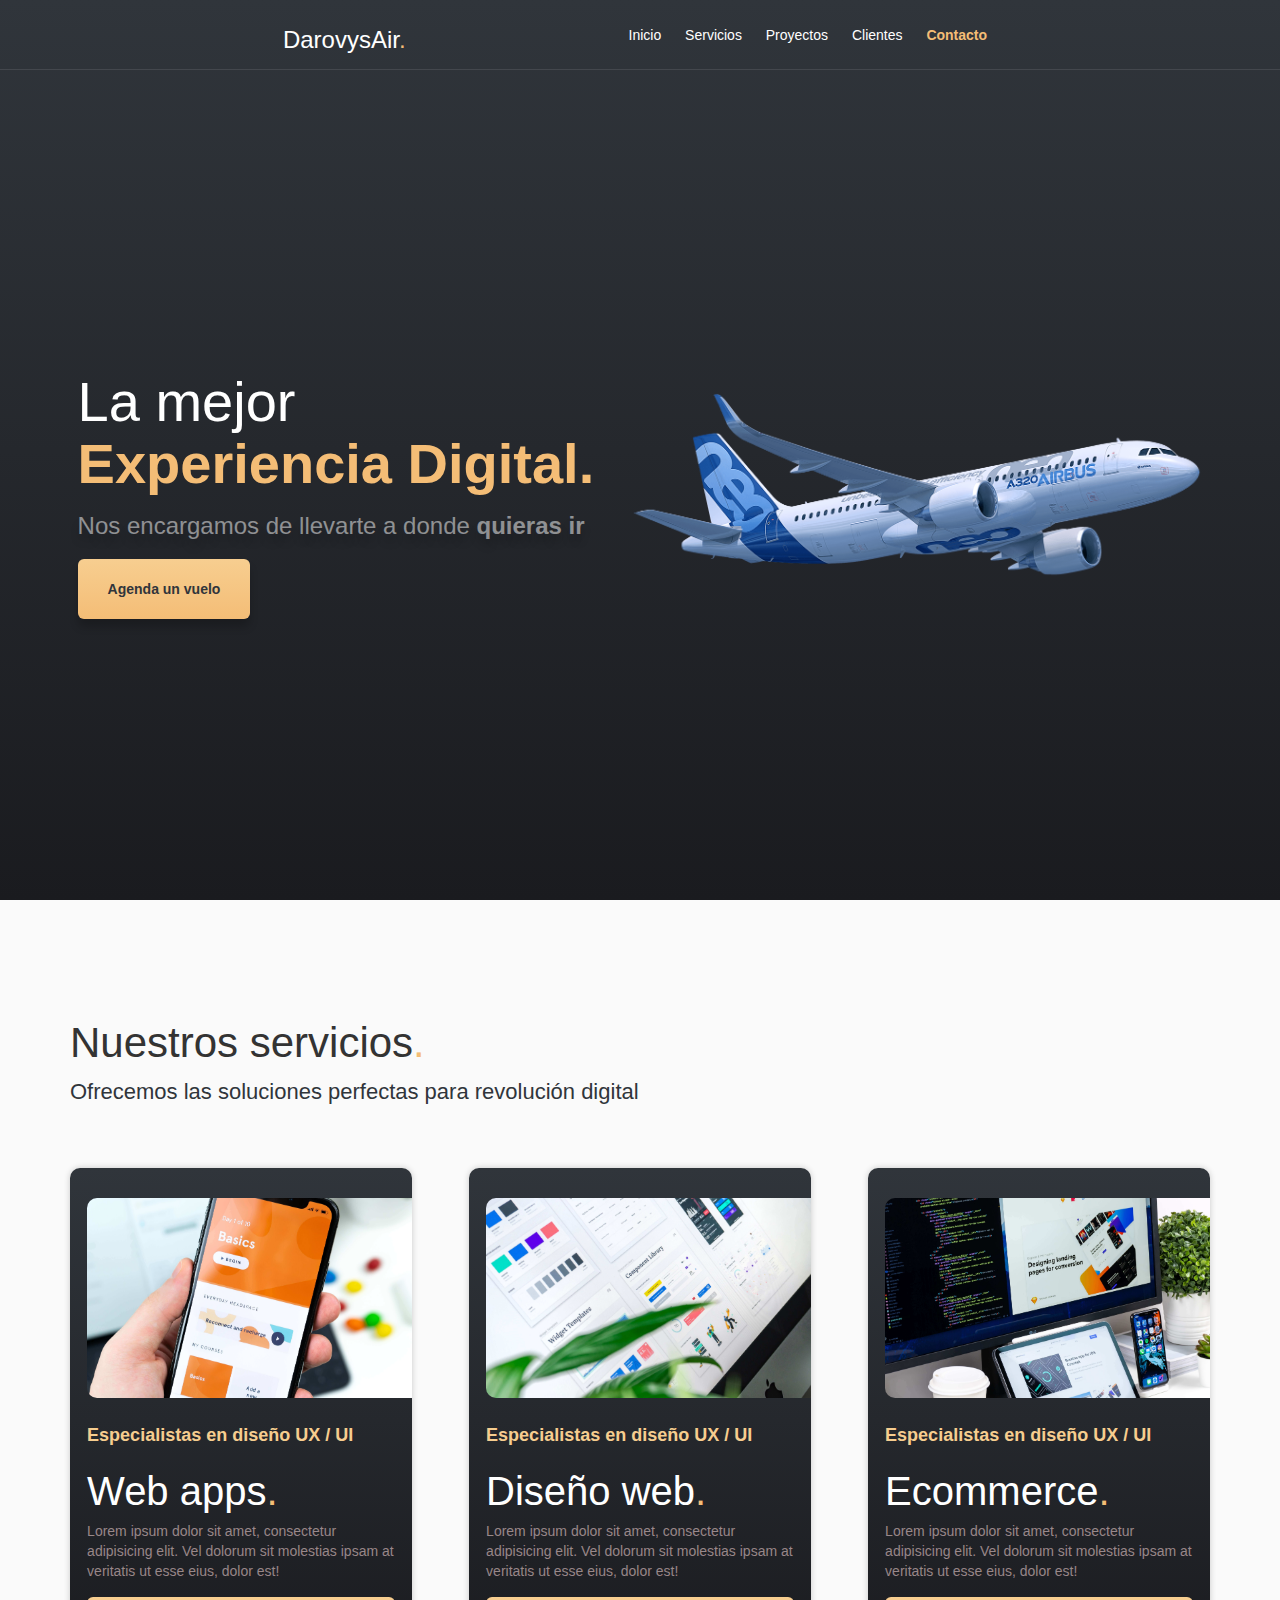
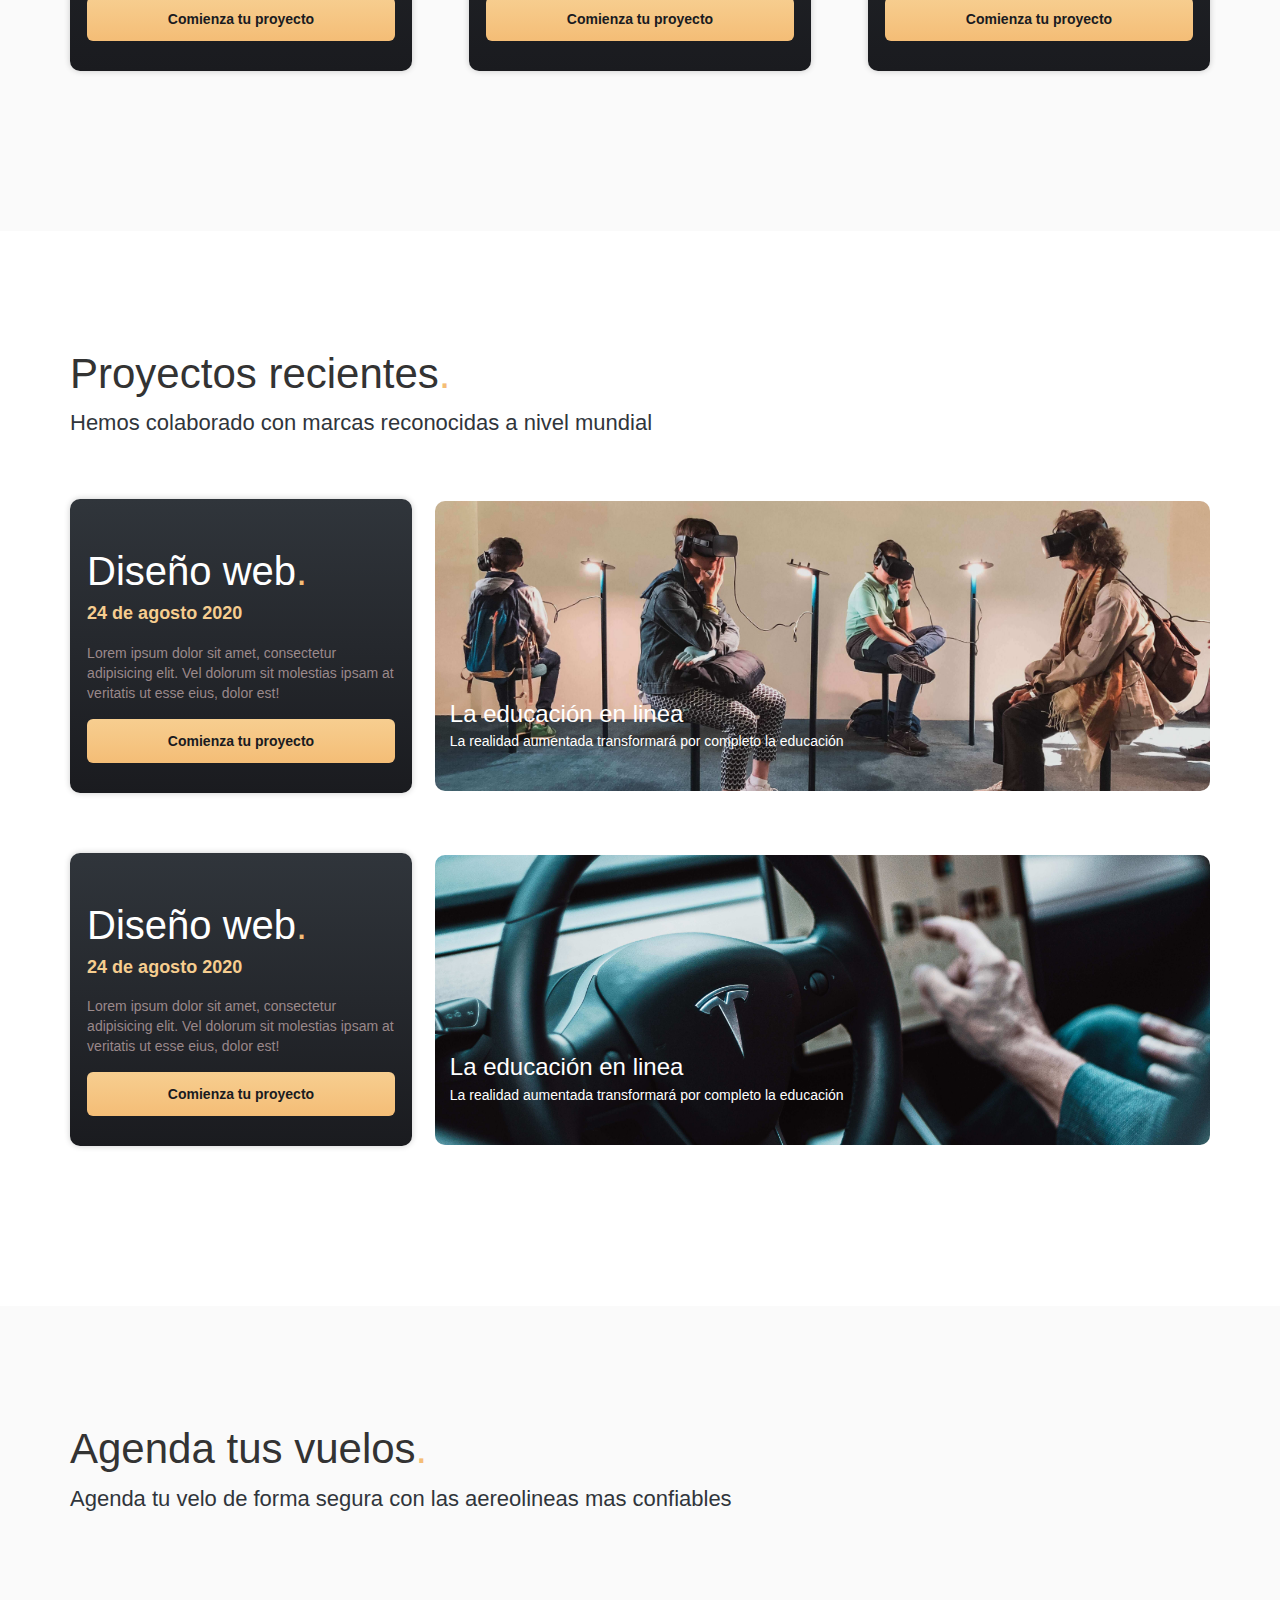
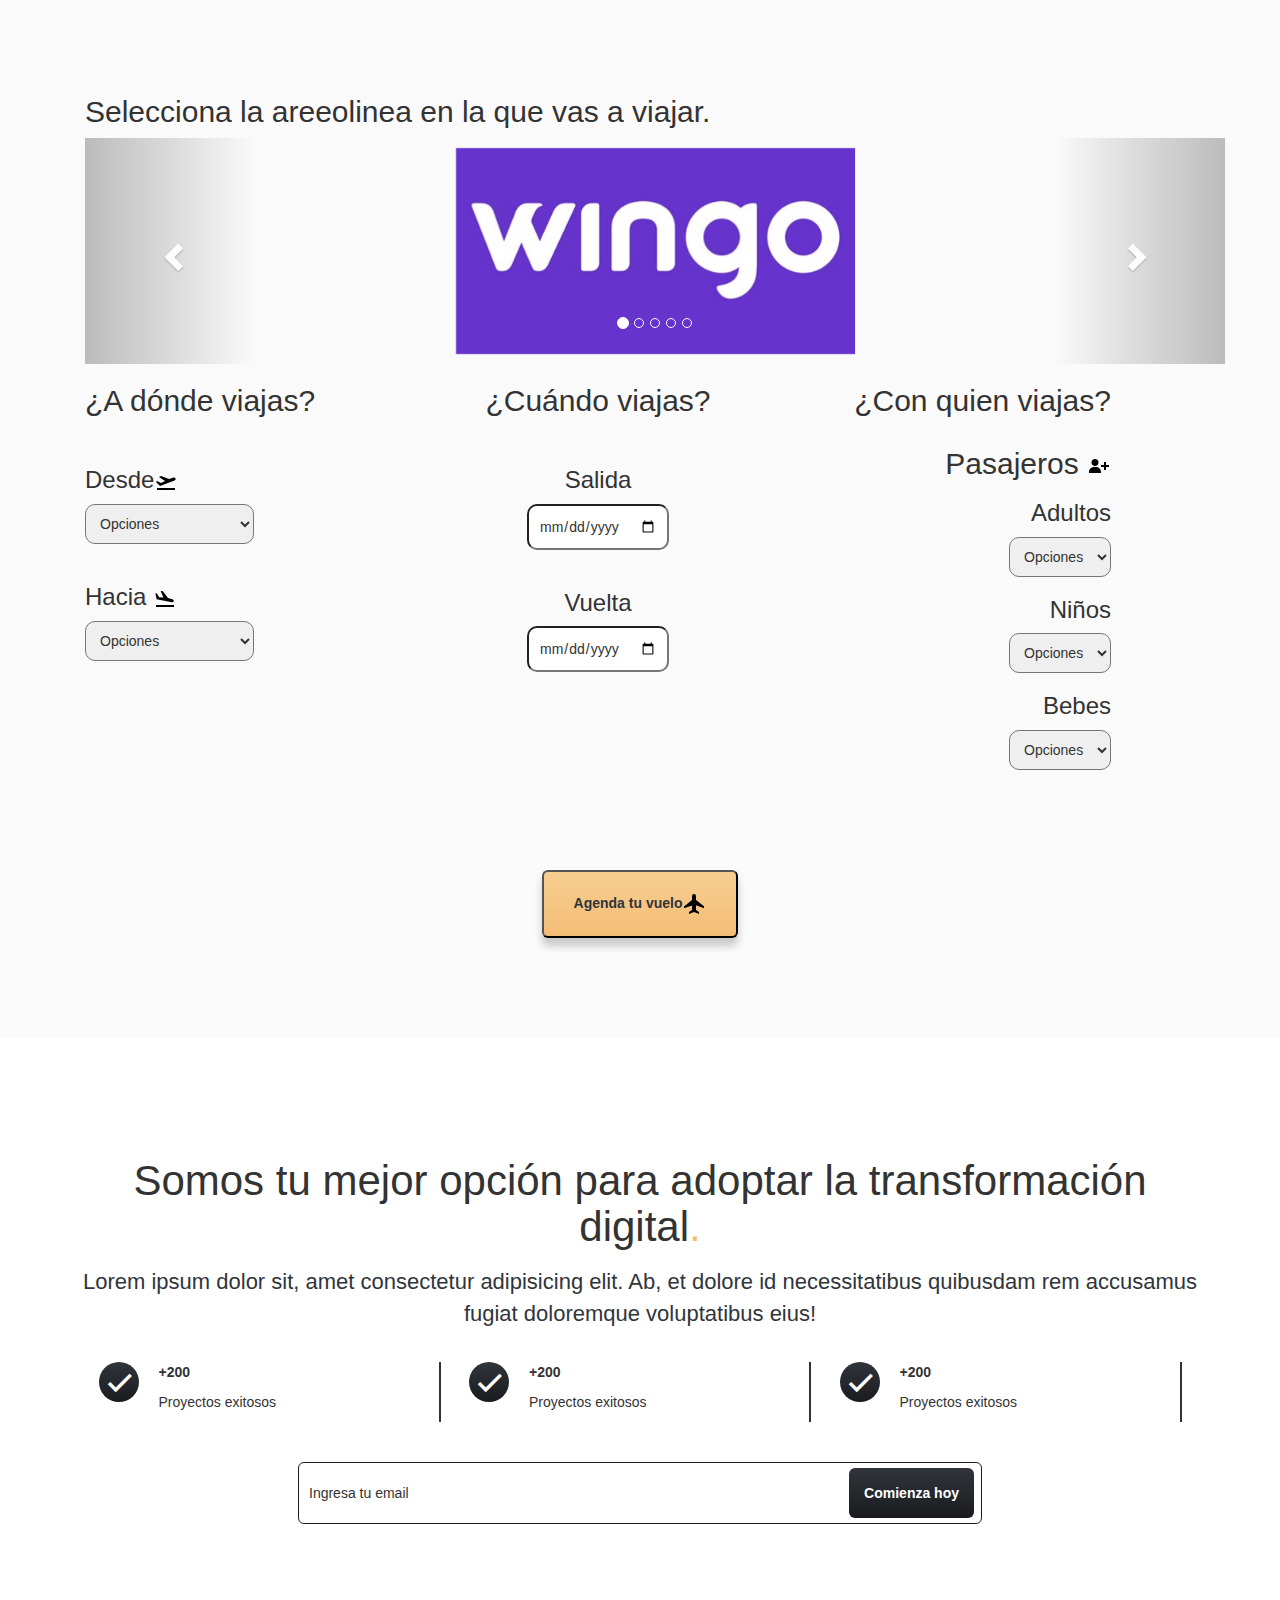
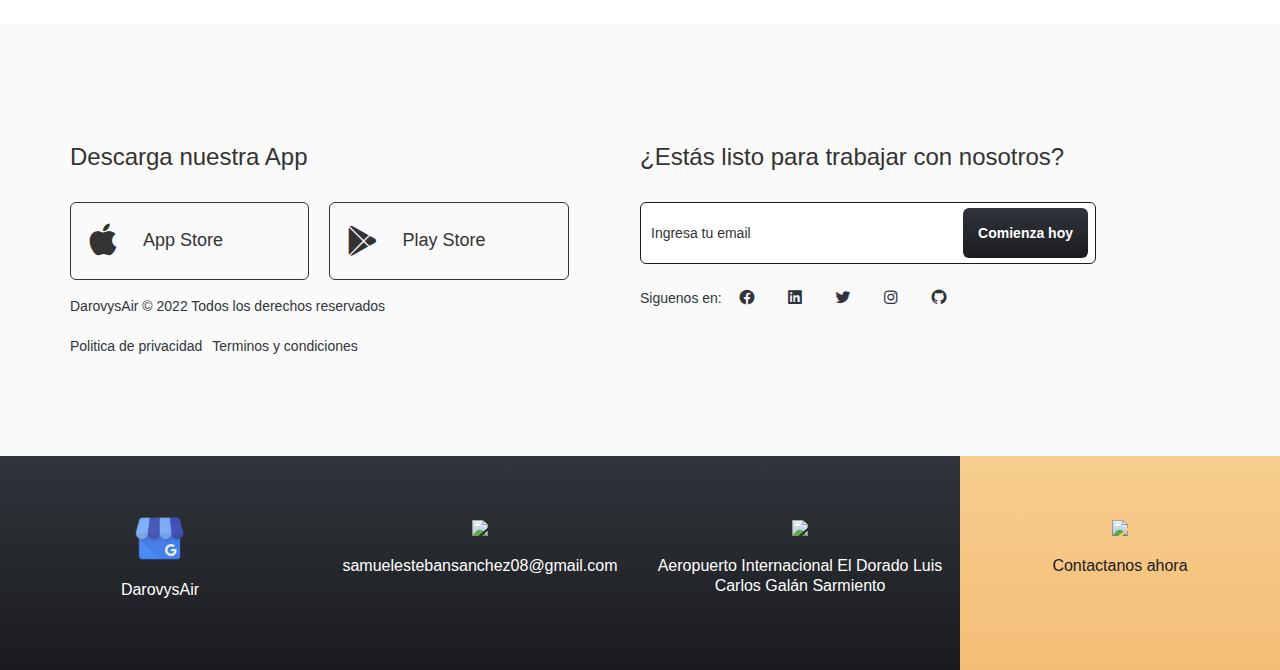
==== index.html @ 2c2e2f9e "Cambios en el footer" ====
<!DOCTYPE html>
<html lang="es">
<head>
    <meta charset="UTF-8">
    <meta name="viewport" content="width=device-width, initial-scale=1.0">
    <title>DarovysAir</title>
    <link rel="stylesheet" href="css/styles.css">
    <link href='https://cdn.jsdelivr.net/npm/boxicons@2.0.5/css/boxicons.min.css' rel='stylesheet'>
    <link rel="stylesheet" href="calendario-momentjs-javascript-master/css/calendar.css">
    <link rel="stylesheet" href="https://maxcdn.bootstrapcdn.com/bootstrap/3.4.1/css/bootstrap.min.css">
  <script src="https://ajax.googleapis.com/ajax/libs/jquery/3.5.1/jquery.min.js"></script>
  <script src="https://maxcdn.bootstrapcdn.com/bootstrap/3.4.1/js/bootstrap.min.js"></script>
</head>
<body>
    <header class="hero">
        <nav class="nav__hero">
            <div class="container nav__container">
                <div class="logo">
                    <h2 class="logo__name">DarovysAir<span class="point">.</span></h2>
                </div>
                <div class="links">
                    <a href="#" class="link">Inicio</a>
                    <a href="#" class="link">Servicios</a>
                    <a href="#" class="link">Proyectos</a>
                    <a href="#" class="link">Clientes</a>
                    <a href="#" class="link link--active">Contacto</a>
                </div>
            </div>
        </nav>


        <section class="container hero__main">  
            <div class="hero__textos">
                <h1 class="title">La mejor <span class="title--active">Experiencia Digital.</span></h1> 
                <p class="copy">Nos encargamos de llevarte a donde <span class="copy__active">quieras ir</span></p>
                <a href="#vuelos" class="cta">Agenda un vuelo</a>
            </div>
            <img src="img/plane main.png" class="mockup">
        </section>
    </header>

    <main>
        <section class="services">
            <div class="container">
                <h2 class="subtitle">Nuestros servicios<span class="point">.</span></h2>
                <p class="copy__section">Ofrecemos las soluciones perfectas para revolución digital</p>

                <article class="container-cards">
                    <div class="card">
                        <img src="img/image2.jpg" class="card__img">
                        <div class="cards__text">
                            <p class="card__list">Especialistas en diseño UX / UI</p>
                            <h3 class="card__title">Web apps<span class="point">.</span></h3>
                            <p class="card__copy">Lorem ipsum dolor sit amet, consectetur adipisicing elit. Vel dolorum sit molestias ipsam at veritatis ut esse eius, dolor est!</p>
                            <a href="#" class="card__button">Comienza tu proyecto</a>
                        </div>
                    </div>
                    <div class="card">
                        <img src="img/image1.jpg" class="card__img">
                        <div class="cards__text">
                            <p class="card__list">Especialistas en diseño UX / UI</p>
                            <h3 class="card__title">Diseño web<span class="point">.</span></h3>
                            <p class="card__copy">Lorem ipsum dolor sit amet, consectetur adipisicing elit. Vel dolorum sit molestias ipsam at veritatis ut esse eius, dolor est!</p>
                            <a href="#" class="card__button">Comienza tu proyecto</a>
                        </div>
                    </div>
                    <div class="card">
                        <img src="img/image3.jpg" class="card__img">
                        <div class="cards__text">
                            <p class="card__list">Especialistas en diseño UX / UI</p>
                            <h3 class="card__title">Ecommerce<span class="point">.</span></h3>
                            <p class="card__copy">Lorem ipsum dolor sit amet, consectetur adipisicing elit. Vel dolorum sit molestias ipsam at veritatis ut esse eius, dolor est!</p>
                            <a href="#" class="card__button">Comienza tu proyecto</a>
                        </div>
                    </div>
                </article>
            </div>
        </section>
        <section class="projects container">
            <h2 class="subtitle">Proyectos recientes<span class="point">.</span></h2>
            <p class="copy__section">Hemos colaborado con marcas reconocidas a nivel mundial</p>
            <article class="container-bg">
                <div class="card">
                    <div class="cards__text">
                        <h3 class="card__title">Diseño web<span class="point">.</span></h3>
                        <p class="card__date">24 de agosto 2020</p>
                        <p class="card__copy">Lorem ipsum dolor sit amet, consectetur adipisicing elit. Vel dolorum sit molestias ipsam at veritatis ut esse eius, dolor est!</p>
                        <a href="#" class="card__button">Comienza tu proyecto</a>
                    </div>
                </div>
                <div class="background">
                    <img src="img/background1.jpg" class="background__img">
                    <div class="background__text">
                        <h3 class="background__title">La educación en linea</h3>
                        <p class="background__copy">La realidad aumentada transformará por completo la educación</p>
                    </div>
                </div>
                <div class="card">
                    <div class="cards__text">
                        <h3 class="card__title">Diseño web<span class="point">.</span></h3>
                        <p class="card__date">24 de agosto 2020</p>
                        <p class="card__copy">Lorem ipsum dolor sit amet, consectetur adipisicing elit. Vel dolorum sit molestias ipsam at veritatis ut esse eius, dolor est!</p>
                        <a href="#" class="card__button">Comienza tu proyecto</a>
                    </div>
                </div>
                <div class="background">
                    <img src="img/background2.jpg" class="background__img">
                    <div class="background__text">
                        <h3 class="background__title">La educación en linea</h3>
                        <p class="background__copy">La realidad aumentada transformará por completo la educación</p>
                    </div>
                </div>
            </article>
        </section>
        <section id="vuelos" class="testimony">
            <div class="container">
                <h2 class="subtitle">Agenda tus vuelos<span class="point">.</span></h2>
                <p class="copy__section">Agenda tu velo de forma segura con las aereolineas mas confiables</p>

                <div class="container">
                    <h2 class="titleP">Selecciona la areeolinea en la que vas a viajar.</h2>
                    <div id="myCarousel" class="carousel slide" data-ride="carousel">
                      <!-- Indicators -->
                      <ol class="carousel-indicators">
                        <li data-target="#myCarousel" data-slide-to="0" class="active"></li>
                        <li data-target="#myCarousel" data-slide-to="1"></li>
                        <li data-target="#myCarousel" data-slide-to="2"></li>
                        <li data-target="#myCarousel" data-slide-to="3"></li>
                        <li data-target="#myCarousel" data-slide-to="4"></li>
                      </ol>
              
                      <!-- Wrapper for slides -->
                      <div class="carousel-inner">
                        <div class="item active">
                          <img class="imgItem" src="img/Wingo.png" style="width:35%; text-align: center;">
                        </div>
              
                        <div class="item">
                          <img class="imgItem" src="img/Avianca.png" alt="Animacion Coding-SVG" style="width:40%;">
                        </div>
              
                        <div class="item">
                          <img class="imgItem" src="img/Latam.png" alt="Animacion Coding-SVG" style="width:40%;">
                        </div>
                        <div class="item">
                          <img class="imgItem" src="img/Viva.png" alt="Animacion Coding-SVG" style="width:35%;">
                        </div>
                        <div class="item">
                          <img class="imgItem" src="img/Ultrair.png" alt="Animacion Coding-SVG" style="width:40%;">
                        </div>
                                      
                      <!-- Left and right controls -->
                      <a class="left carousel-control" href="#myCarousel" data-slide="prev">
                        <span class="glyphicon glyphicon-chevron-left"></span>
                        <span class="sr-only">Previous</span>
                      </a>
                      <a class="right carousel-control" href="#myCarousel" data-slide="next">
                        <span class="glyphicon glyphicon-chevron-right"></span>
                        <span class="sr-only">Next</span>
                      </a>
                    </div>
                  </div>

                <div class="adv">
                    <h1 class="cv">¿A dónde viajas?</h1>
                    <br>
                    <h3>Desde<img src="./img/2despegar.svg" alt=""></h3>
                    <select id="Estado" name="Estado" class="date">
                        <option value="Opciones">Opciones</option>
                        <option value="Bogotá">Bogotá</option>
                        <option value="Medellín">Medellín</option>
                        <option value="Cali">Cali</option>
                        <option value="Barranquilla">Barranquilla</option>
                        <option value="Cartagena de Indias">Cartagena de Indias</option>
                        <option value="Soacha">Soacha</option>
                        <option value="Cúcuta">Cúcuta</option>
                        <option value="Soledad">Soledad</option>
                        <option value="Bucaramanga">Bucaramanga</option>
                        <option value="Bello">Bello</option>
                        <option value="Villavicencio">Villavicencio</option>
                        <option value="Ibagué">Ibagué</option>
                        <option value="Santa Marta">Santa Marta</option>
                        <option value="Valledupar">Valledupar</option>
                        <option value="Manizales">Manizales</option>
                        <option value="Pereira">Pereira</option>
                        <option value="Montería">Montería</option>
                        <option value="Neiva">Neiva</option>
                        <option value="Pasto">Pasto</option>
                        <option value="Armenia">Armenia</option>
                    </select>
                    <br>
                    <br>
                    <h3>Hacia <img src="./img/1aterrizar.svg" alt=""></h3>
                    <select id="Estado" name="Estado" class="date">
                        <option value="Opciones">Opciones</option>
                        <option value="Bogotá">Bogotá</option>
                        <option value="Medellín">Medellín</option>
                        <option value="Cali">Cali</option>
                        <option value="Barranquilla">Barranquilla</option>
                        <option value="Cartagena de Indias">Cartagena de Indias</option>
                        <option value="Soacha">Soacha</option>
                        <option value="Cúcuta">Cúcuta</option>
                        <option value="Soledad">Soledad</option>
                        <option value="Bucaramanga">Bucaramanga</option>
                        <option value="Bello">Bello</option>
                        <option value="Villavicencio">Villavicencio</option>
                        <option value="Ibagué">Ibagué</option>
                        <option value="Santa Marta">Santa Marta</option>
                        <option value="Valledupar">Valledupar</option>
                        <option value="Manizales">Manizales</option>
                        <option value="Pereira">Pereira</option>
                        <option value="Montería">Montería</option>
                        <option value="Neiva">Neiva</option>
                        <option value="Pasto">Pasto</option>
                        <option value="Armenia">Armenia</option>
                    </select>
                </div>

                <div class="cuandv">
                    <h1 class="cv">¿Cuándo viajas?</h1>
                <br>
                <div class="exit">
                    <h3>Salida</h3>
                    <input class="date" type="date">
                </div>
                <br>
                <div class="arrival">
                    <h3>Vuelta</h3>
                    <input class="date" type="date">
                </div>
                </div>

                <h1 class="cqv">¿Con quien viajas?</h1>
                    <br>
                <div class="ccv">
                    <h2>Pasajeros <img src="./img/bxs-user-plus.svg"/></h3>
                        <h3>Adultos</h3>
                    <select id="Estado" name="Estado" class="date">
                        <option value="Opciones">Opciones</option>
                        <option value="0-Adultos">0-Adultos</option>
                        <option value="1-Adulto">1-Adulto</option>
                        <option value="2-Adultos">2-Adultos</option>
                        <option value="3-Adultos">3-Adultos</option>
                        <option value="4-Adultos">4-Adultos</option>
                        <option value="5-Adultos">5-Adultos</option>
                        <option value="6-Adulto">6-Adultos</option>                        
                    </select>

                    <h3>Niños</h3>
                    <select id="Estado" name="Estado" class="date">
                        <option value="Opciones">Opciones</option>
                        <option value="0-Niños">0-Niños</option>
                        <option value="1-Niño">1-Niño</option>
                        <option value="2-Niños">2-Niños</option>
                        <option value="3-Niños">3-Niños</option>
                        <option value="4-Niños">4-Niños</option>
                        <option value="5-Niños">5-Niños</option>
                        <option value="6-Niños">6-Niños</option>                       
                    </select>

                    <h3>Bebes</h3>
                    <select id="Estado" name="Estado" class="date">
                        <option value="Opciones">Opciones</option>
                        <option value="0-Bebes">0-Bebes</option>
                        <option value="1-Bebe">1-Bebe</option>
                        <option value="2-Bebes">2-Bebes</option>
                        <option value="3-Bebes">3-Bebes</option>
                        <option value="4-Bebes">4-Bebes</option>
                        <option value="5-Bebes">5-Bebes</option>
                        <option value="6-Bebes">6-Bebes</option>
                    </select>
                </div>
                </div>
                <div style="text-align: center;">
                    <!-- <a id="Agenda" class="cta">Agenda tu vuelo</a> -->
                    <button class="cta" id="passw">Agenda tu vuelo<img src="./img/3avion.svg"/></button>
                </div>
      <div class="privado" id="privado" style="display: none;">
        <img src="img/enviado.gif" alt="" >
        <h2>Tu vuelo se agendo! :)</h2>
      </div>
        </section>

        

        <section class="email container container--modifier">
            <h2 class="subtitle subtitle--modifier">Somos tu mejor opción para adoptar la transformación digital<span class="point">.</span></h2>

            <p class="copy__section copy__section--modifier">Lorem ipsum dolor sit, amet consectetur adipisicing elit. Ab, et dolore id necessitatibus quibusdam rem accusamus fugiat doloremque voluptatibus eius!</p>

            <div class="check">
                <div class="check__item">
                    <i class='bx bx-check' ></i>
                    <div class="check__numbers">
                        <p class="check__number">+200</p>
                        <p class="check__copy">Proyectos exitosos</p>
                    </div>
                </div>
                <div class="check__item">
                    <i class='bx bx-check' ></i>
                    <div class="check__numbers">
                        <p class="check__number">+200</p>
                        <p class="check__copy">Proyectos exitosos</p>
                    </div>
                </div>
                <div class="check__item">
                    <i class='bx bx-check' ></i>
                    <div class="check__numbers">
                        <p class="check__number">+200</p>
                        <p class="check__copy">Proyectos exitosos</p>
                    </div>
                </div>
            </div>
            <form class="newsletter" action="https://formspree.io/f/xbjwypzk" method="post">
                <input class="newsletter__input" type="text" name="Email Address" value="Ingresa tu email" onblur="this.value=!this.value?'Ingresa tu email':this.value;" onfocus="this.select()" onclick="this.value='';">
                <input type="submit" class="newsletter__submit" value="Comienza hoy">
            </form>
        </section>
    </main>

    <footer class="footer">
        <div class="container footer__caption">
            <section class="download">
                <h3 class="title__footer">Descarga nuestra App</h3>
                <div class="download__app">
                    <div class="download__item">
                        <i class='bx bxl-apple download__logo' ></i>
                        <h4 class="download__title">App Store</h4>
                    </div>
                    <div class="download__item">
                        <i class='bx bxl-play-store download__logo' ></i>
                        <h4 class="download__title">Play Store</h4>
                    </div>
                </div>
                <div class="footer__copy">
                    <p class="copyright">DarovysAir &copy; 2022 Todos los derechos reservados</p>
    
                    <a href="#" class="politica__privacidad politica__privacidad--margin">Politica de privacidad</a>
                    <a href="#" class="politica__privacidad ">Terminos y condiciones</a>
                </div>
            </section>
            <section class="get-email">
                <h3 class="title__footer">¿Estás listo para trabajar con nosotros?</h3>
                <form class="newsletter newsletter--modifier" action="https://formspree.io/f/xbjwypzk" method="post">
                    <input class="newsletter__input" type="text" name="Email Address" value="Ingresa tu email" onblur="this.value=!this.value?'Ingresa tu email':this.value;" onfocus="this.select()" onclick="this.value='';">
                    <input type="submit" class="newsletter__submit" value="Comienza hoy">
                </form>
                <div class="socialmedia">
                    <p class="socialmedia__legend">Siguenos en:</p>
                    <i class='socialmedia__icon bx bxl-facebook-circle'></i>
                    <i class='socialmedia__icon bx bxl-linkedin-square'></i>                                                                                                        
                    <i class='socialmedia__icon bx bxl-twitter' ></i>   
                    <i class='socialmedia__icon bx bxl-instagram' ></i>
                    <i class='socialmedia__icon bx bxl-github' ></i>  
                </div>
            </section>
        </div>

        <div class="contact">
            <div class="item__contact">
                <img style="width: 50px;" src="img/Google Business.png"/>
                <h3 class="contact__title">DarovysAir</h3>
            </div>
            <div class="item__contact">
                <img src="https://img.icons8.com/fluency/48/000000/gmail-new.png"/>
                <h3 class="contact__title">samuelestebansanchez08@gmail.com</h3>
            </div>
            <div class="item__contact">
                <img src="https://img.icons8.com/fluency/50/000000/google-maps-new.png"/>
                <h3 class="contact__title">Aeropuerto Internacional El Dorado Luis Carlos Galán Sarmiento</h3>
            </div>
            <div class="item__contact item__contact--gold">
                <img src="https://img.icons8.com/ios-filled/50/000000/chat--v1.png"/>
                <h3 class="contact__title">Contactanos ahora</h3>
            </div>
        </div>
    </footer>
    <script src="main3.js"></script>
</body>
</html>
---- css/styles.css ----
@import url('https://fonts.googleapis.com/css2?family=Roboto:wght@300;400;700&display=swap');

:root{
    --gold1:#F4BD76;
    --gold2:#F6CD8F;
    --gray:#ffffff80;
    --gray2:#f7d9d990;
    --black1: #1A1B1F;
    --black2: #30353B;
    --shadow: 0 8px 8px;
    --color_shadow: #00000033;
}

*{
    margin: 0;
    padding:0;
    box-sizing: border-box;
}

body{
    font-family: 'Roboto', sans-serif;
}

.container{
    width: 90%;
    max-width: 1200px;
    margin: 0 auto;
    overflow: hidden;
    padding:100px 0;
    height: auto;
}

.container--modifier{
    width: 60%;
}

.hero{
    width: 100%;
    min-height: 100vh;
    background: linear-gradient(180deg, var(--black2) 0%, var(--black1) 100%);
}

.nav__hero{
    color: #fff;
    height: 70px;
    border-bottom: 1px solid rgba(255,255,255, 0.1);
}

.nav__container{
    display: flex;
    align-items: center;
    justify-content: space-between;
    height: inherit;
    padding: 0;
}

.logo__name{
    font-size: 24px;
}

.link{
    display: inline-block;
    color: inherit;
    text-decoration: none;
    font-weight: 300;
    padding: 10px;
}

.link--active{
    color: var(--gold1);
    font-weight: 700;
}

.point{
    color: var(--gold1);
}

.hero__main{
    height: calc(100vh - 70px);
    display: flex;
    justify-content: space-between;
    align-items: center;
    padding:0;
}

.mockup{
    /* object-fit: cover; */
    width: 50%;
    /* max-height: 90vh; */
}

.hero__textos{
    width: 48%;
}

.title{
    font-size: 56px;
    font-weight: 300;
    color: #fff;
}

.title--active{
    color: var(--gold1);
    font-weight: 700;
}

.copy{
    font-size: 24px;
    color: var(--gray);
    text-shadow: var(--shadow)  var(--color_shadow);
    margin: 15px 0;
}

.copy__active{
    font-weight: 700;
}

.cta{
    padding: 20px 30px;
    display: inline-block;
    background: linear-gradient(180deg, #F7CE90 0%, #F4BD76 100%);
    text-decoration: none;
    color: var(--black2);
    font-weight: 700;
    box-shadow: var(--shadow) var(--color_shadow);
    border-radius: 6px;
    cursor: pointer;
}

/* services */

.services{
    background: #fafafa;
}

.subtitle{
    font-size: 42px;
}

.subtitle--modifier{
    text-align: center;
    margin-bottom: 16px;
}

.copy__section{
    color: var(--black2);
    font-size: 22px;
    line-height: 32px;
    margin-bottom: 60px;
}

.copy__section--modifier{
    text-align: center;
    margin-bottom: 32px;
}

.container-cards{
    display: flex;
    justify-content: space-between;
    align-items: center;
    flex-wrap: wrap;
}

.card{
    width: 30%;
    padding: 30px 0;
    overflow: hidden;
    background: linear-gradient(180deg, var(--black2) 0%, var(--black1) 100%);
    border-radius: 10px;
    position: relative;
    text-align: right;
    margin-bottom: 60px;
    box-shadow: 0 0 6px var(--color_shadow);
}

.card__img{
    width: 95%;
    height: 200px;
    object-fit: cover;
    border-radius: 10px 0 0 10px;
}

.cards__text{
    text-align: left;
    width: 90%;
    margin:0 auto;
}

.card__list{
    color: var(--gold2);
    font-weight: 700;
    margin: 25px 0 12px ;
    font-size: 18px;
}


.card__title{
    font-size: 40px;
    color: #fff;
    margin-bottom: 8px;
}

.card__copy{
    color: var(--gray2);
    margin-bottom: 16px;
}

.card__button{
    display: block;
    background: linear-gradient(180deg, #F7CE90 0%, #F4BD76 100%);
    border-radius: 6px;
    text-decoration: none;
    width: 100%;
    color: var(--black1);
    font-weight: 700;
    text-align: center;
    padding: 12px 0;
}

.card__date{
    color: var(--gold2);
    font-size: 18px;
    font-weight: bold;
    margin-bottom: 16px;
}

.container-bg{
    display: flex;
    justify-content: space-between;
    align-items: center;
    flex-wrap: wrap;
}


.background{
    width: 68%;
    height: 290px;
    border-radius: 10px;
    position: relative;
    margin-bottom: 60px;
}

.background__img{
    width: 100%;
    height: 100%;
    object-fit: cover;
    border-radius: inherit;
}

.background__text{
    position: absolute;
    width: 100%;
    bottom: 30px;
    left: 15px;
    color: #fff;
}

.background__title{
    font-size: 24px;
    margin-bottom: 4px;
}

.testimony{
    background: #fafafa;
}

.testimony-container{
    display: flex;
    justify-content: space-between;
    align-items: center;
    flex-wrap: wrap;
}

.testimony__card{
    width: 30%;
    height: 500px;
    background: linear-gradient(180deg, var(--black2) 0%, var(--black1) 100%);
    border-radius: 10px;
    position: relative;
    margin-bottom: 30px;
}

.testimony__img{
    width: 100%;
    height: 100%;
    border-radius: inherit;
    object-fit: cover;
    object-position: center top;
}

.imgItem{
    /* border: solid 3px blue; */
    margin: 10px auto;
}

.testimony__copy{
    position: absolute;
    bottom: 20px;
    left: 5%;
    width: 90%;
    background: linear-gradient(180deg, var(--black2) 0%, var(--black1) 100%);
    color: #fff;
    margin: 0 auto;
    border-radius: 10px;
    box-shadow: var(--shadow) var(--color_shadow);
    padding: 15px 8px;
    display: flex;
    align-items: center;
}

.testimony__copy--modifier{
    background: none;
    box-shadow: none;
}

.testimony__logo{
    font-size: 40px;
    margin-right: 15px;
    display: inline-block;
}

.testimony__name{
    font-size: 24px;
    line-height:28px;
}

.testimony__position{
    color: var(--gray);
}

.testimony__text{
    padding: 40px 0;
    width: 90%;
    margin: 0 auto;
    color: #fff;
}

.google__logo{
    margin-bottom: 20px;
}


.testimony__history{
    font-size: 21px;
    font-weight: 300;
}


.testimony__info{
    width: 70%;
}

.logo--picture{
    width: 40px;
    height: 40px;
    object-fit: cover;
    border-radius: 50%;
    object-position: center top;
}

/* check */

.check{
    display: flex;
    justify-content: space-evenly;
    flex-wrap: wrap;
    margin: 0 auto;
}

.check__item{
    width: 30%;
    padding-right: 10px;
    display: flex;
    border-right: 2px solid var(--black2);
}

.bx-check{
    background: linear-gradient(180deg, var(--black2) 0%, var(--black1) 100%);
    display: inline-block;
    width: 40px;
    height: 40px;
    text-align: center;
    margin-right: 20px;
    color: #fff;
    border-radius: 50%;
    font-size: 40px;
}

.check__number{
    font-weight: 700;
}

.check__copy{
    font-weight: 300;
}

.newsletter{
    width: 60%;
    margin: 0 auto;
    margin-top: 40px;
    height: auto;
    font-family: inherit;
    position: relative;
    border-radius: 6px;
}

.newsletter--modifier{
    margin: 0;
    width: 80%;
}

.newsletter__input{
    width: 100%;
    height: 100%;
    padding: 22px 10px;
    outline: none;
    font-family: inherit;
    border-radius: 6px;
    border: 1px solid var(--black1)
}

.newsletter__submit{
    position: absolute;
    right: 8px;
    top: 10%;
    height: 80%;
    background: linear-gradient(180deg, var(--black2) 0%, var(--black1) 100%);
    color: #fff;
    padding: 0 15px;
    border: none;
    border-radius: 6px;
    font-family: inherit;
    font-weight: 700;
    cursor: pointer;
}


.footer{
    background: #fafafa;
}

.footer__caption{
    display: flex;
    flex-wrap: wrap-reverse;
    justify-content: space-evenly;
}


.title__footer{
    font-size: 24px;
    margin-bottom: 32px;
}

.download{
    width: 50%;
}

.download__app{
    display: flex;
}

.download__item{
    display: flex;
    padding: 18px 12px;
    border-radius: 6px;
    border: 1px solid var(--black2);
    width: 42%;
    align-items: center;
    margin-right: 20px;
    margin-bottom: 16px;
}

.download__logo{
    font-size: 40px;
    margin-right: 20px;
}

.download__title{
    font-size: 18px;
}

.footer__copy{
    width: 100%;
    color: var(--black2);
    display: flex;
    flex-wrap: wrap;
}

.copyright{
    width: 100%;
}

.politica__privacidad{
    color: inherit;
    text-decoration: none;
    display: inline-block;
    margin-top: 10px;
}

.politica__privacidad:hover{
    text-decoration: underline;
}

.politica__privacidad--margin{
    margin-right: 10px;
}

.get-email{
    width: 50%;
}

.socialmedia{
    margin-top: 24px;
    display: flex;
    color: var(--black2);
}

.socialmedia__icon{
    font-size: 18px;
    margin-right: 30px;
    display: inline-block;
}

.socialmedia__legend{
    color: var(--black2);
    margin-right: 16px;
}

.contact{
    display: flex;
    width: 100%;
    flex-wrap: wrap;
    color: #fff;
}

.item__contact{
    width: 25%;
    padding: 60px 0;
    text-align: center;
    background: linear-gradient(180deg, var(--black2) 0%, var(--black1) 100%);

}


.item__contact--gold{
    background: linear-gradient(180deg, #F7CE90 0%, #F4BD76 100%);
    color: var(--black1);
}

.contact__icon{
    font-size: 14px;
    color: var(--gold1);
    line-height: 20px;
    margin-right: 4px;
}

.contact__icon--modifier{
    color: var(--black1);
}

.contact__title{
    font-size: 16px;
    line-height: 20px;
}

@media screen and (max-width:900px){
    .mockup{
        width: 600px;
        height: auto;
    }

    .title{
        font-size: 50px;
    }

    .copy{
        font-size: 22px;
    }

    .cta{
        padding: 15px 22px;
    }

    .container-cards{
        justify-content: space-evenly;
    }

    .services .card{
        width: 45%;
    }

    .background{
        width: 52%;
    }

    .card{
        width: 42%;
    }

    .testimony-container{
        justify-content: space-evenly;
    }

    .testimony__card{
        width: 45%;
    }

    .check__item{
        width: 45%;
        margin-bottom: 35px;
    }

    .newsletter{
        width: 80%;
    }

    .download{
        width: 100%;
    }

    .download__app{
        justify-content: space-between;
    }

    .download__item{
        width: 45%;
    }

    .get-email{
        width: 100%;
        margin-bottom: 40px;
    }

    .socialmedia__icon{
        font-size: 18px;
    }

    .socialmedia__legend{
        font-size: 18px;
    }
}

@media screen and (max-width:700px){
    main .container,
    footer .container{
        padding: 60px 0;
    }

    .nav__container{
        flex-wrap: wrap;
        flex-direction: column;
        justify-content: space-evenly;
    }

    .nav__hero{
        height: auto;
    }

    .logo{
        padding: 15px 0 ;
        text-align: center;
    }

    .links{
        padding-bottom: 10px;
        text-align: center;
    }

    .link{
        padding: 7px 10px;
    }


    .hero__main{
        flex-direction: column-reverse;
        justify-content: flex-end;
        min-height: 70px;
        height: auto;
        padding: 30px 0;
    }

    .hero__textos{
        width: 100%;
        text-align: center;
    }

    .mockup{
        width: 60%;
        margin-bottom: 20px;
    }

    .title{
        font-size: 35px;
    }

    .copy{
        font-size: 20px;
    }

    .subtitle{
        font-size: 35px;
        text-align: center;
    }

    .copy__section{
        font-size: 20px;
        text-align: center;
    }

    .services .card{
        width: 80%;
    }

    .container-bg{
        justify-content: space-evenly;
    }

    .card{
        margin-bottom: 40px;
        width: 65%;
    }

    .card__title{
        font-size: 35px;
    }

    .card__button{
        width: 100%;
    }

    .background{
        width: 65%;
        margin-bottom: 40px;
    }

    .background__copy{
        display: none;
    }

    .testimony__card{
        width: 65%;
    }

    .testimony__name{
        font-size: 20px;
    }

    .container--modifier{
        width: 80%;
    }

    .item__contact{
        width: 100%;
        padding: 30px 0;
    }
}

@media screen and (max-width:500px){
    .mockup{
        width: 80%;
        margin-bottom: 15px;
    }

    .services .card{
        width: 95%;
    }

    .card{
        width: 95%;
    }

    .background{
        width: 95%;
    }

    .testimony__card{
        width: 95%;
    }

    .testimony__history{
        font-size: 20px;
    }

    .container--modifier{
        width: 90%;
    }

    .newsletter{
        width: 100%;
        display: none;
    }

    .newsletter--modifier{
        display: block;
    }

    .check__item{
        width: 100%;
        border: none;
        padding: none;
        justify-content: center;
    }

    .download__item{
        width: 49%;
    }

    .download__title{
        font-size: 16px;
    }

    .download__logo{
        font-size: 30px;
    }
}
---- calendario-momentjs-javascript-master/css/calendar.css ----
*, *:before, *:after {
    padding: 0;
    margin: 0;
    /* box-sizing: border-box; */
}

:root {
    --color-bg-calendar: #1b1e22;
    --color-cell: #e3e3e3;
    --color-cell-disabled: #424649;
}

.date{
    padding: 10px;
    border-radius: 10px;
}

.cv{
    font-size: 30px;
}

.cuandv{
    text-align: center;
    width: 30%;
    float: left;
}

.adv{
    text-align: left;
    width: 30%;
    float: left;
}

.cqv{
    text-align: right;
    width: 30%;
    float: left;
    font-size: 30px;

}

.ccv{
    text-align: right;
    width: 30%;
    float: left;
}

.root {
    padding: 0 15px;
    display: flex;
    justify-content: center;
    align-items: center;
}

.calendar {
    padding: 20px 10px;
    background-color: var(--color-bg-calendar);
    border-radius: 3px;
    width: 100%;
    max-width: 300px;
    font-family: sans-serif;
}

.calendar__header {
    color: white;
    display: flex;
    justify-content: space-between;
    text-transform: uppercase;
    margin-bottom: 30px;
}

.calendar .control {
    color: white;
    font-weight: bold;
    background-color: transparent;
    border: none;
    cursor: pointer;
    padding: 0 5px;
}

.grid__header, .grid__body {
    display: grid;
    grid-template-columns: repeat(7, 1fr);
}

.grid__header {
    color: white;
    margin-bottom: 20px;
}

.grid__body {
    grid-auto-rows: 40px;
    color: var(--color-cell);
}

.grid__cell {
    display: flex;
    justify-content: center;
    align-items: center;
}

.grid__cell--gd {
    cursor: pointer;
}

.grid__cell--selected {
    color: var(--color-bg-calendar);
    background-color: white;
    border-radius: 50%;
    border: 2px solid white;
    box-shadow: 0 0 0 2px var(--color-bg-calendar) inset;
}

.grid__cell--disabled {
    color: var(--color-cell-disabled);
    cursor: not-allowed;
}
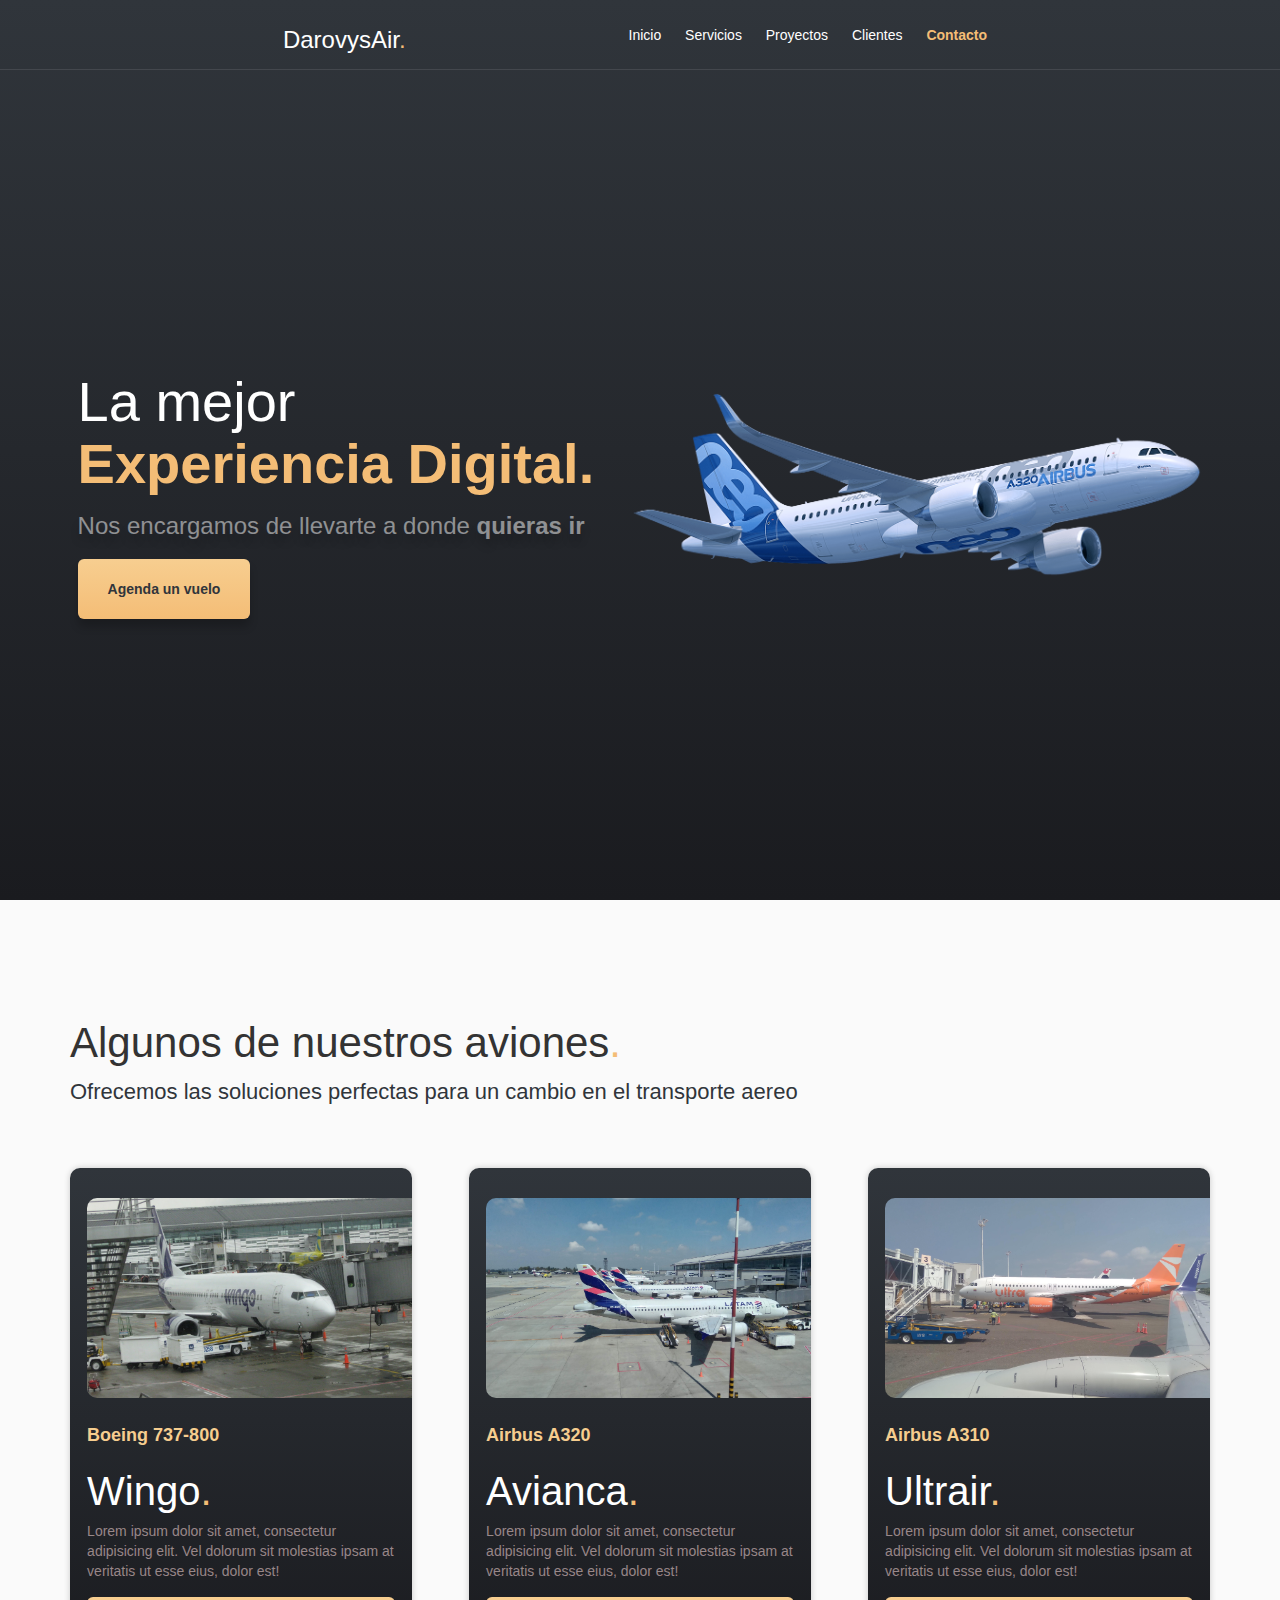
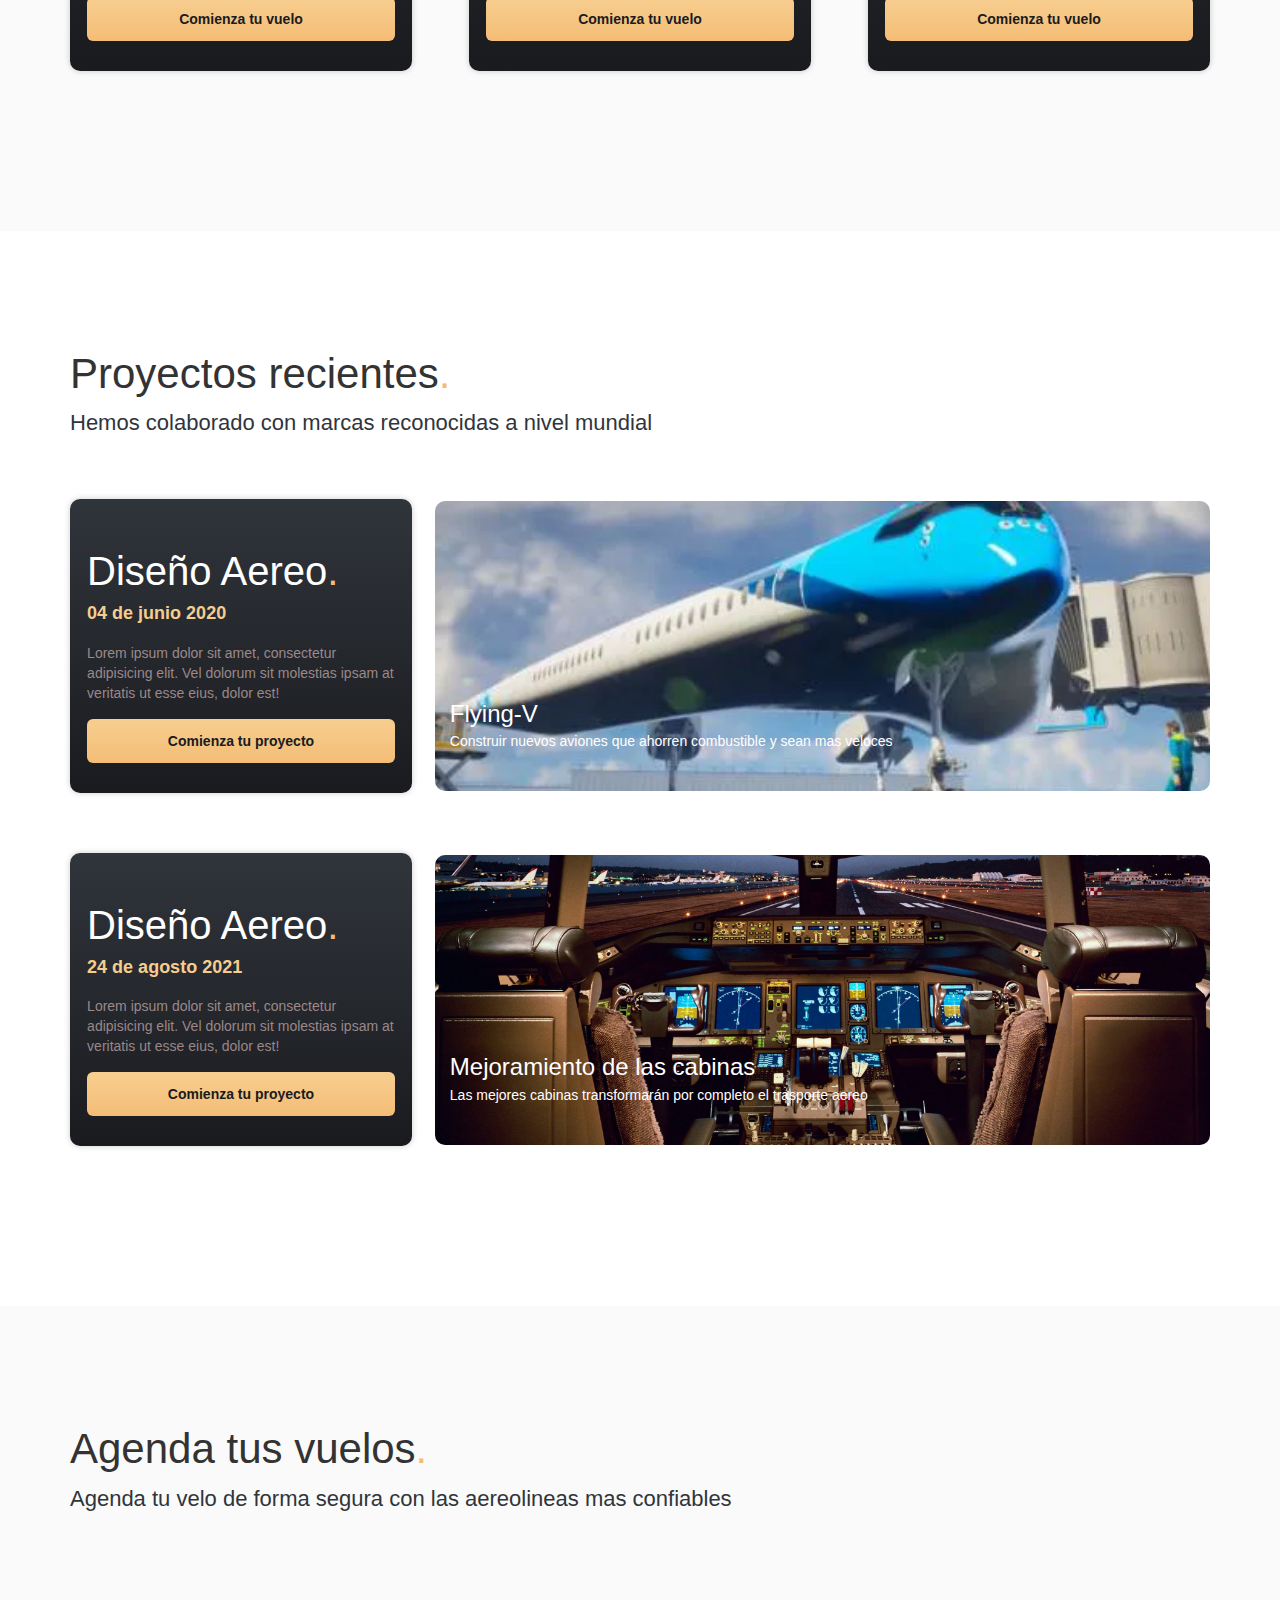
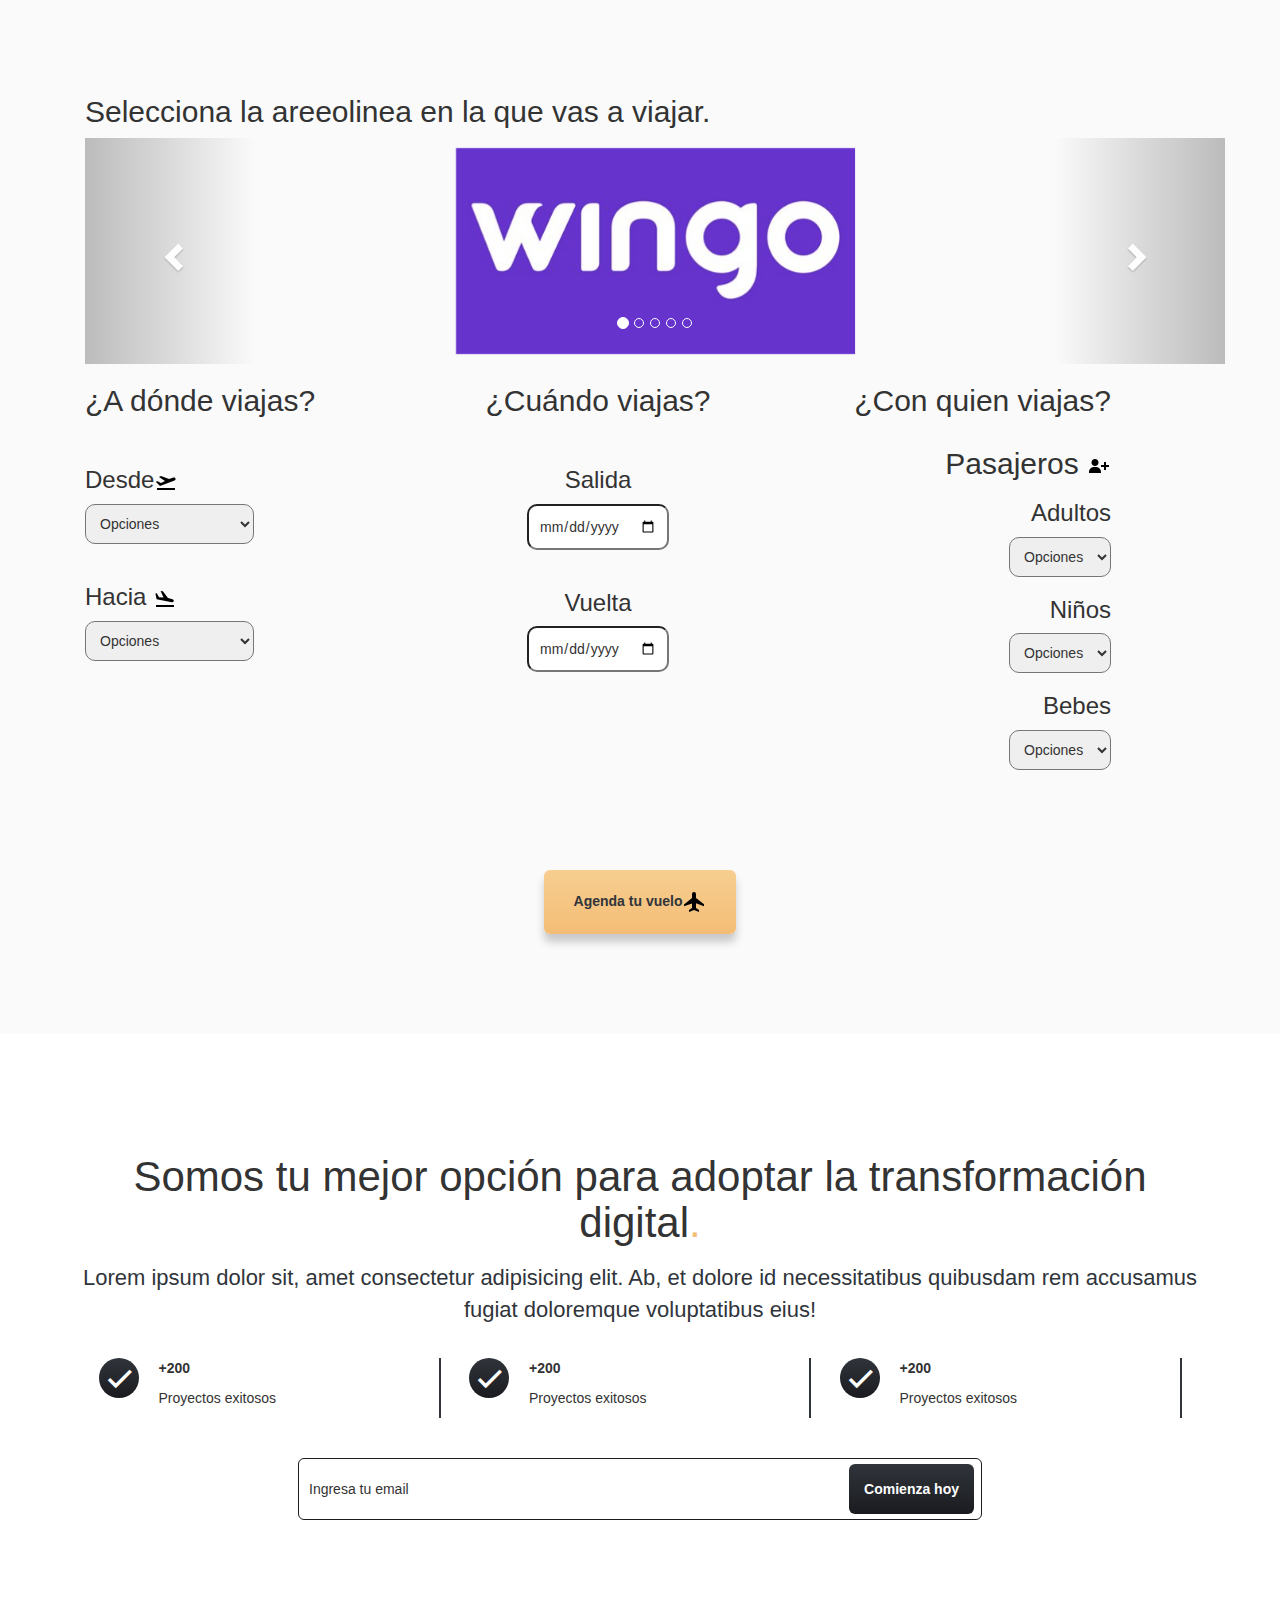
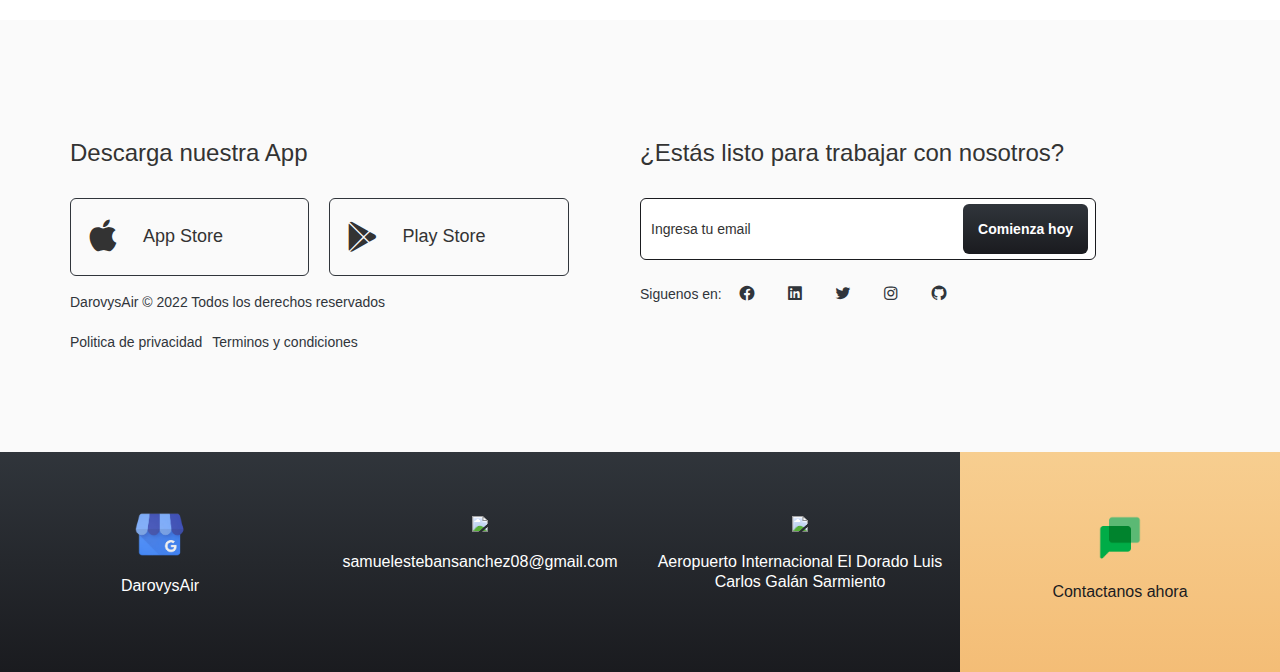
==== commit 12d9dd38: "Mejoramiento de proyectos" ====
--- a/index.html
+++ b/index.html
@@ -42,35 +42,35 @@
     <main>
         <section class="services">
             <div class="container">
-                <h2 class="subtitle">Nuestros servicios<span class="point">.</span></h2>
-                <p class="copy__section">Ofrecemos las soluciones perfectas para revolución digital</p>
+                <h2 class="subtitle">Algunos de nuestros aviones<span class="point">.</span></h2>
+                <p class="copy__section">Ofrecemos las soluciones perfectas para un cambio en el transporte aereo</p>
 
                 <article class="container-cards">
                     <div class="card">
-                        <img src="img/image2.jpg" class="card__img">
+                        <img src="img/WingoA.JPG" class="card__img">
                         <div class="cards__text">
-                            <p class="card__list">Especialistas en diseño UX / UI</p>
-                            <h3 class="card__title">Web apps<span class="point">.</span></h3>
+                            <p class="card__list">Boeing 737-800</p>
+                            <h3 class="card__title">Wingo<span class="point">.</span></h3>
                             <p class="card__copy">Lorem ipsum dolor sit amet, consectetur adipisicing elit. Vel dolorum sit molestias ipsam at veritatis ut esse eius, dolor est!</p>
-                            <a href="#" class="card__button">Comienza tu proyecto</a>
+                            <a href="#" class="card__button">Comienza tu vuelo</a>
                         </div>
                     </div>
                     <div class="card">
-                        <img src="img/image1.jpg" class="card__img">
+                        <img src="img/LatamA.jpg" class="card__img">
                         <div class="cards__text">
-                            <p class="card__list">Especialistas en diseño UX / UI</p>
-                            <h3 class="card__title">Diseño web<span class="point">.</span></h3>
+                            <p class="card__list">Airbus A320</p>
+                            <h3 class="card__title">Avianca<span class="point">.</span></h3>
                             <p class="card__copy">Lorem ipsum dolor sit amet, consectetur adipisicing elit. Vel dolorum sit molestias ipsam at veritatis ut esse eius, dolor est!</p>
-                            <a href="#" class="card__button">Comienza tu proyecto</a>
+                            <a href="#" class="card__button">Comienza tu vuelo</a>
                         </div>
                     </div>
                     <div class="card">
-                        <img src="img/image3.jpg" class="card__img">
+                        <img src="img/UltraA.jpg" class="card__img">
                         <div class="cards__text">
-                            <p class="card__list">Especialistas en diseño UX / UI</p>
-                            <h3 class="card__title">Ecommerce<span class="point">.</span></h3>
+                            <p class="card__list">Airbus A310</p>
+                            <h3 class="card__title">Ultrair<span class="point">.</span></h3>
                             <p class="card__copy">Lorem ipsum dolor sit amet, consectetur adipisicing elit. Vel dolorum sit molestias ipsam at veritatis ut esse eius, dolor est!</p>
-                            <a href="#" class="card__button">Comienza tu proyecto</a>
+                            <a href="#" class="card__button">Comienza tu vuelo</a>
                         </div>
                     </div>
                 </article>
@@ -82,32 +82,32 @@
             <article class="container-bg">
                 <div class="card">
                     <div class="cards__text">
-                        <h3 class="card__title">Diseño web<span class="point">.</span></h3>
-                        <p class="card__date">24 de agosto 2020</p>
+                        <h3 class="card__title">Diseño Aereo<span class="point">.</span></h3>
+                        <p class="card__date">04 de junio 2020</p>
                         <p class="card__copy">Lorem ipsum dolor sit amet, consectetur adipisicing elit. Vel dolorum sit molestias ipsam at veritatis ut esse eius, dolor est!</p>
                         <a href="#" class="card__button">Comienza tu proyecto</a>
                     </div>
                 </div>
                 <div class="background">
-                    <img src="img/background1.jpg" class="background__img">
+                    <img src="img/AvionCons.jpg" class="background__img">
                     <div class="background__text">
-                        <h3 class="background__title">La educación en linea</h3>
-                        <p class="background__copy">La realidad aumentada transformará por completo la educación</p>
+                        <h3 class="background__title">Flying-V</h3>
+                        <p class="background__copy">Construir nuevos aviones que ahorren combustible y sean mas veloces</p>
                     </div>
                 </div>
                 <div class="card">
                     <div class="cards__text">
-                        <h3 class="card__title">Diseño web<span class="point">.</span></h3>
-                        <p class="card__date">24 de agosto 2020</p>
+                        <h3 class="card__title">Diseño Aereo<span class="point">.</span></h3>
+                        <p class="card__date">24 de agosto 2021</p>
                         <p class="card__copy">Lorem ipsum dolor sit amet, consectetur adipisicing elit. Vel dolorum sit molestias ipsam at veritatis ut esse eius, dolor est!</p>
                         <a href="#" class="card__button">Comienza tu proyecto</a>
                     </div>
                 </div>
                 <div class="background">
-                    <img src="img/background2.jpg" class="background__img">
+                    <img src="img/CabinaA.jpg" class="background__img">
                     <div class="background__text">
-                        <h3 class="background__title">La educación en linea</h3>
-                        <p class="background__copy">La realidad aumentada transformará por completo la educación</p>
+                        <h3 class="background__title">Mejoramiento de las cabinas</h3>
+                        <p class="background__copy">Las mejores cabinas transformarán por completo el trasporte aereo</p>
                     </div>
                 </div>
             </article>
@@ -272,12 +272,17 @@
                 </div>
                 </div>
                 <div style="text-align: center;">
-                    <!-- <a id="Agenda" class="cta">Agenda tu vuelo</a> -->
-                    <button class="cta" id="passw">Agenda tu vuelo<img src="./img/3avion.svg"/></button>
+                    <!-- <a id="Agenda" class="cta">Agenda tu vuelo<img src="./img/3avion.svg"/></a> -->
+                    <!-- <button href="#privado" class="cta" id="passw">Agenda tu vuelo<img src="./img/3avion.svg"/></button> -->
+                    <a href="#vueloA" class="cta" id="passw">Agenda tu vuelo<img src="./img/3avion.svg"/></a>
                 </div>
       <div class="privado" id="privado" style="display: none;">
+        <div id="vueloA">
         <img src="img/enviado.gif" alt="" >
         <h2>Tu vuelo se agendo! :)</h2>
+        </div>
+        <!-- <img src="img/enviado.gif" alt="" >
+        <h2>Tu vuelo se agendo! :)</h2> -->
       </div>
         </section>
 
@@ -370,7 +375,7 @@
                 <h3 class="contact__title">Aeropuerto Internacional El Dorado Luis Carlos Galán Sarmiento</h3>
             </div>
             <div class="item__contact item__contact--gold">
-                <img src="https://img.icons8.com/ios-filled/50/000000/chat--v1.png"/>
+                <img style="width: 50px;" src="img/Google Chat.png"/>
                 <h3 class="contact__title">Contactanos ahora</h3>
             </div>
         </div>
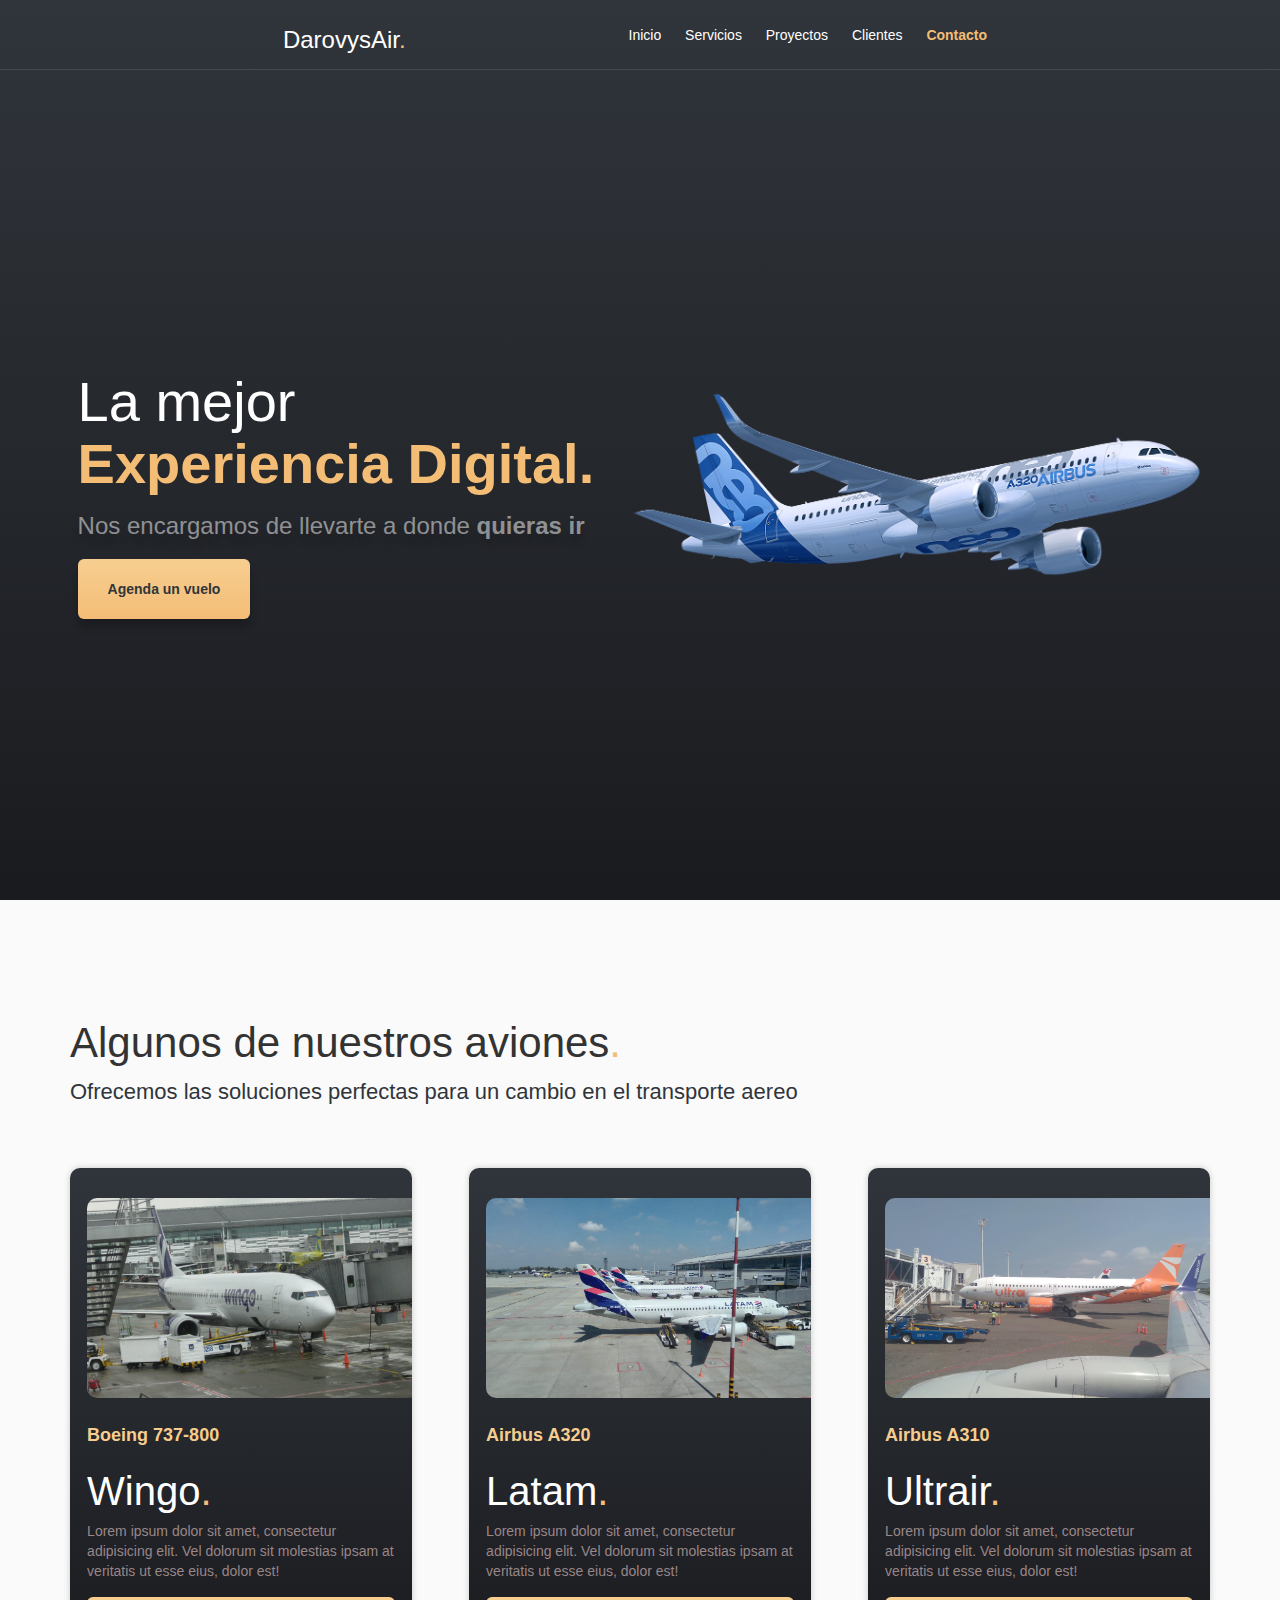
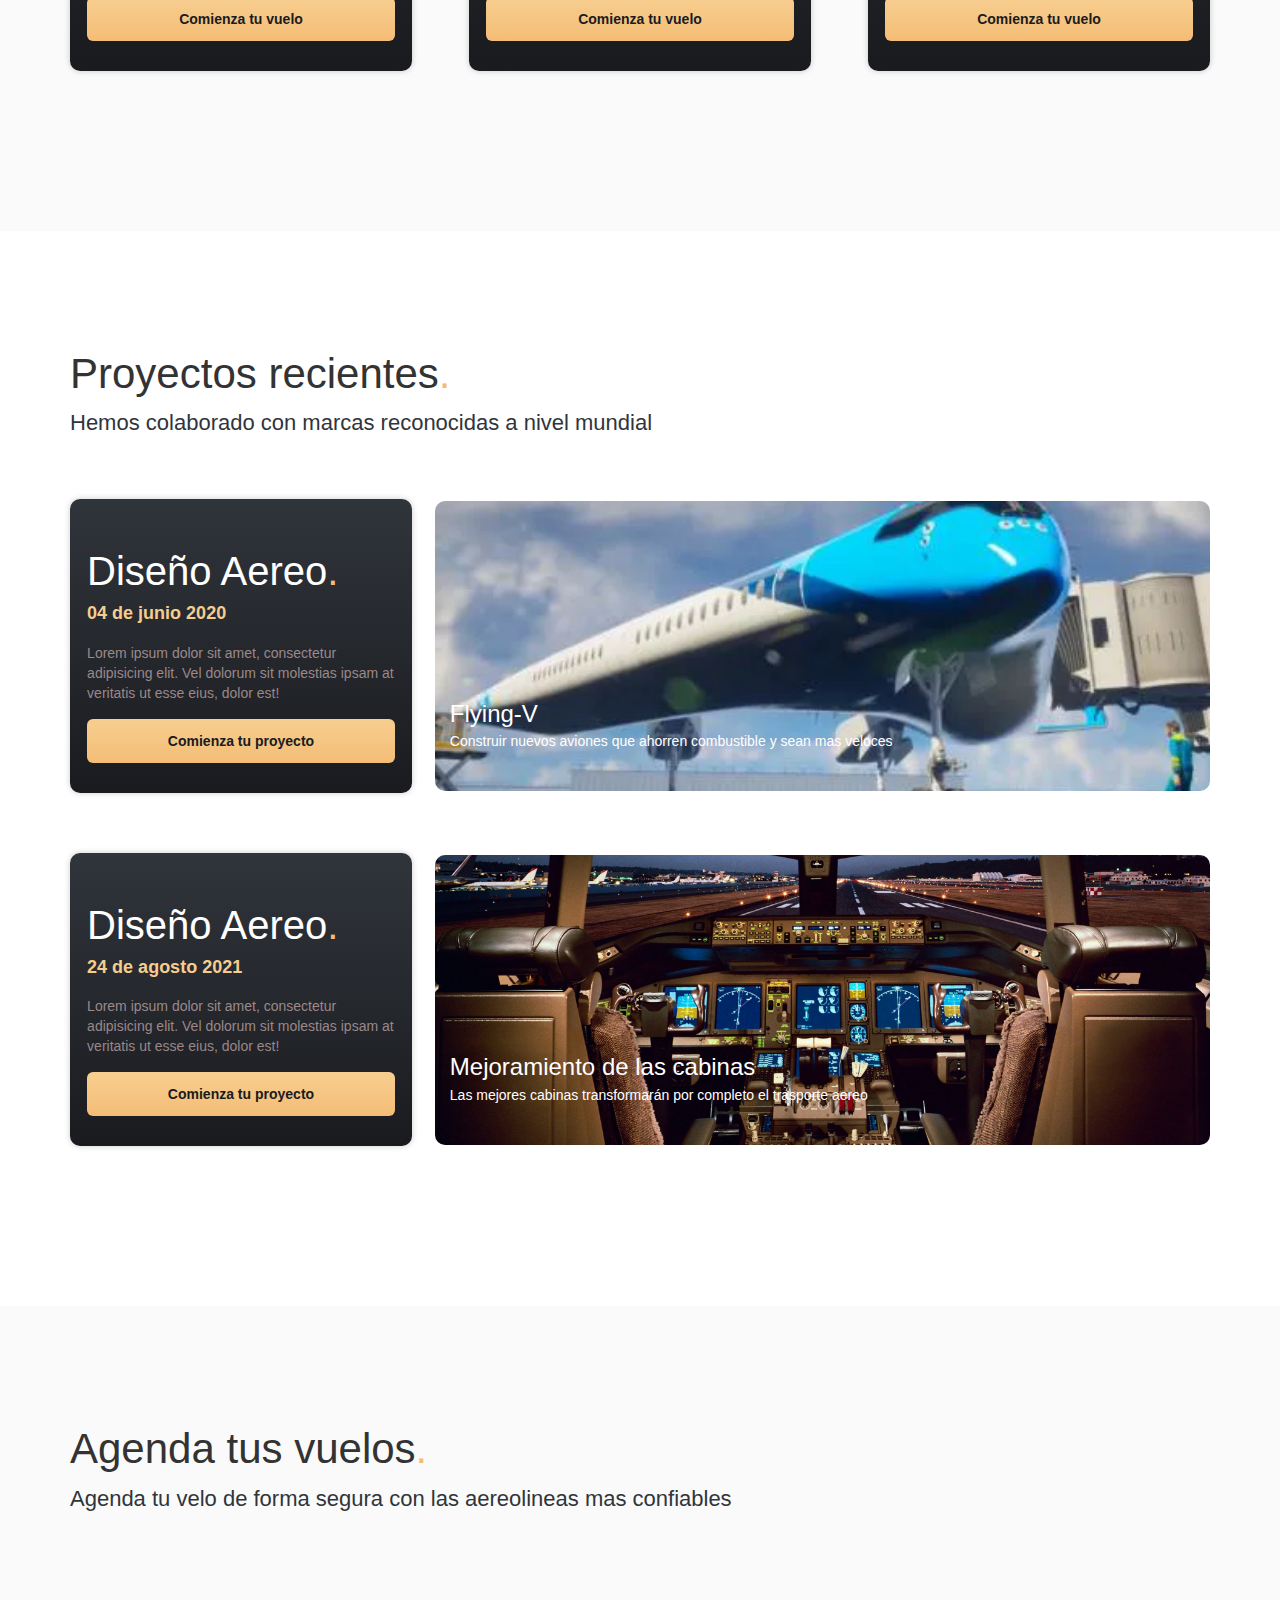
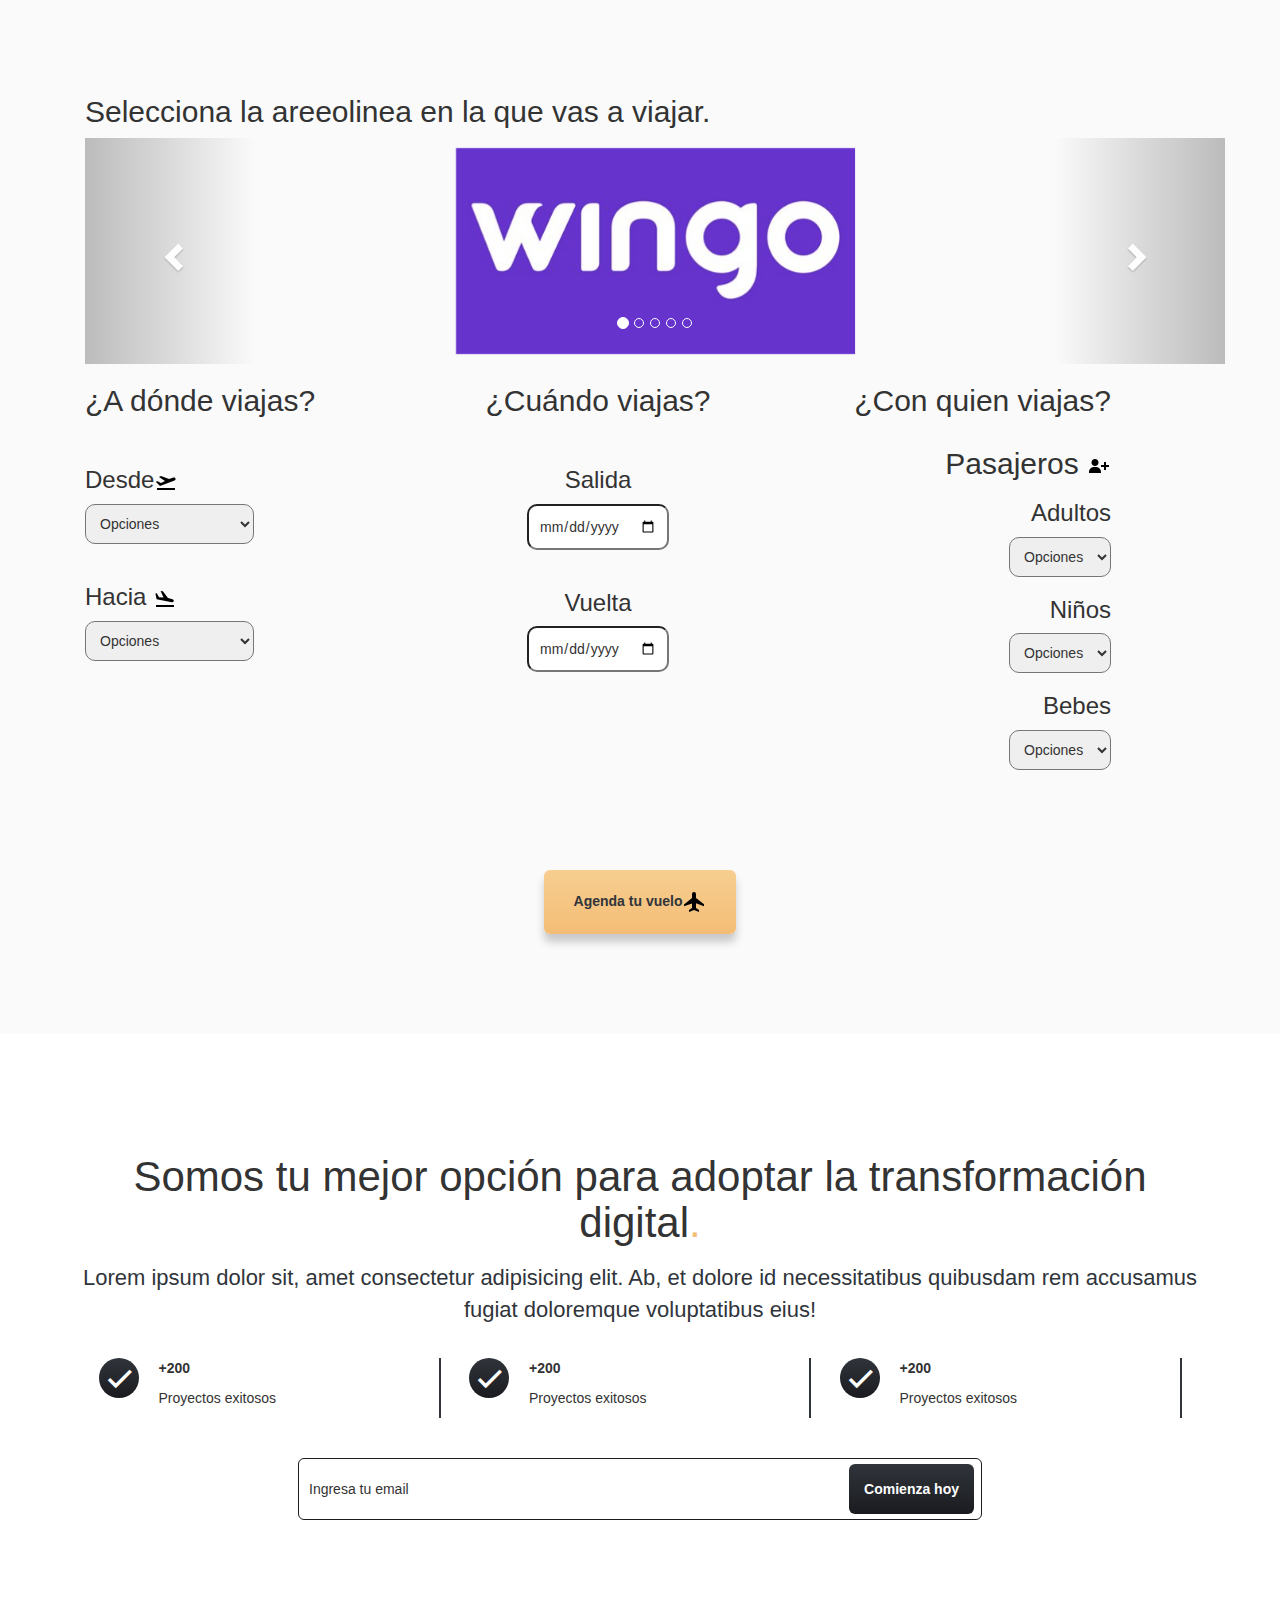
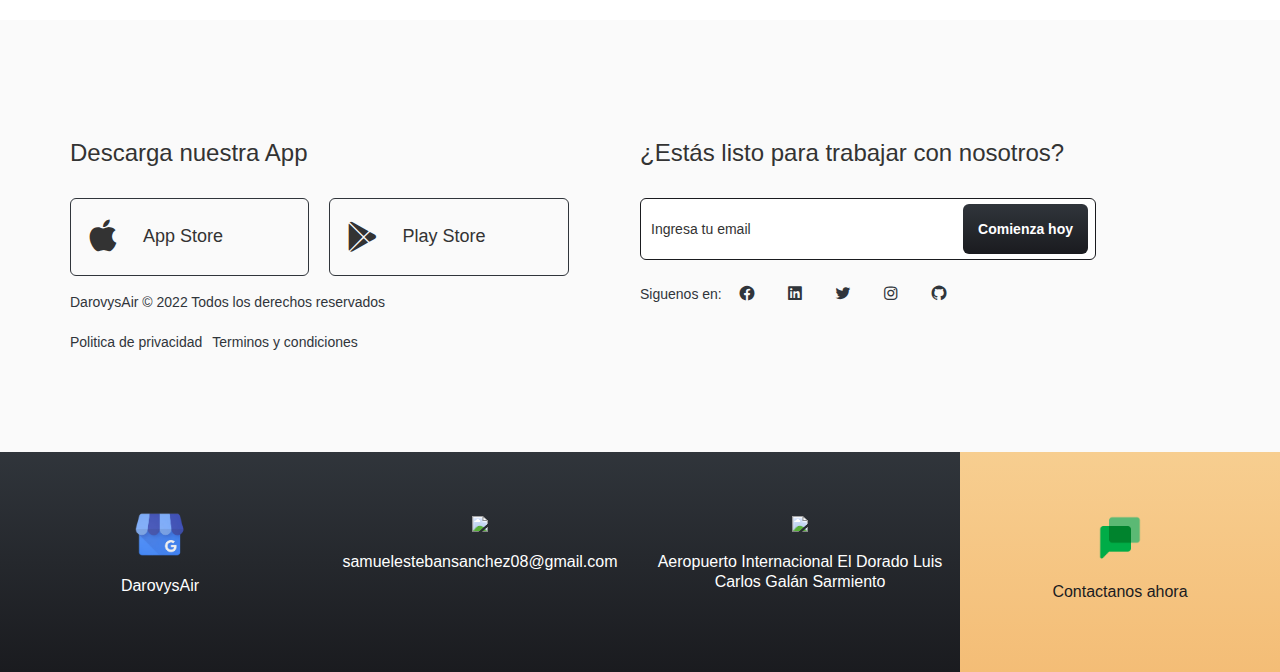
==== commit d603ac2e: "vuelos-A_L" ====
--- a/index.html
+++ b/index.html
@@ -52,16 +52,16 @@
                             <p class="card__list">Boeing 737-800</p>
                             <h3 class="card__title">Wingo<span class="point">.</span></h3>
                             <p class="card__copy">Lorem ipsum dolor sit amet, consectetur adipisicing elit. Vel dolorum sit molestias ipsam at veritatis ut esse eius, dolor est!</p>
-                            <a href="#" class="card__button">Comienza tu vuelo</a>
+                            <a href="#vuelos" class="card__button">Comienza tu vuelo</a>
                         </div>
                     </div>
                     <div class="card">
                         <img src="img/LatamA.jpg" class="card__img">
                         <div class="cards__text">
                             <p class="card__list">Airbus A320</p>
-                            <h3 class="card__title">Avianca<span class="point">.</span></h3>
+                            <h3 class="card__title">Latam<span class="point">.</span></h3>
                             <p class="card__copy">Lorem ipsum dolor sit amet, consectetur adipisicing elit. Vel dolorum sit molestias ipsam at veritatis ut esse eius, dolor est!</p>
-                            <a href="#" class="card__button">Comienza tu vuelo</a>
+                            <a href="#vuelos" class="card__button">Comienza tu vuelo</a>
                         </div>
                     </div>
                     <div class="card">
@@ -70,7 +70,7 @@
                             <p class="card__list">Airbus A310</p>
                             <h3 class="card__title">Ultrair<span class="point">.</span></h3>
                             <p class="card__copy">Lorem ipsum dolor sit amet, consectetur adipisicing elit. Vel dolorum sit molestias ipsam at veritatis ut esse eius, dolor est!</p>
-                            <a href="#" class="card__button">Comienza tu vuelo</a>
+                            <a href="#vuelos" class="card__button">Comienza tu vuelo</a>
                         </div>
                     </div>
                 </article>
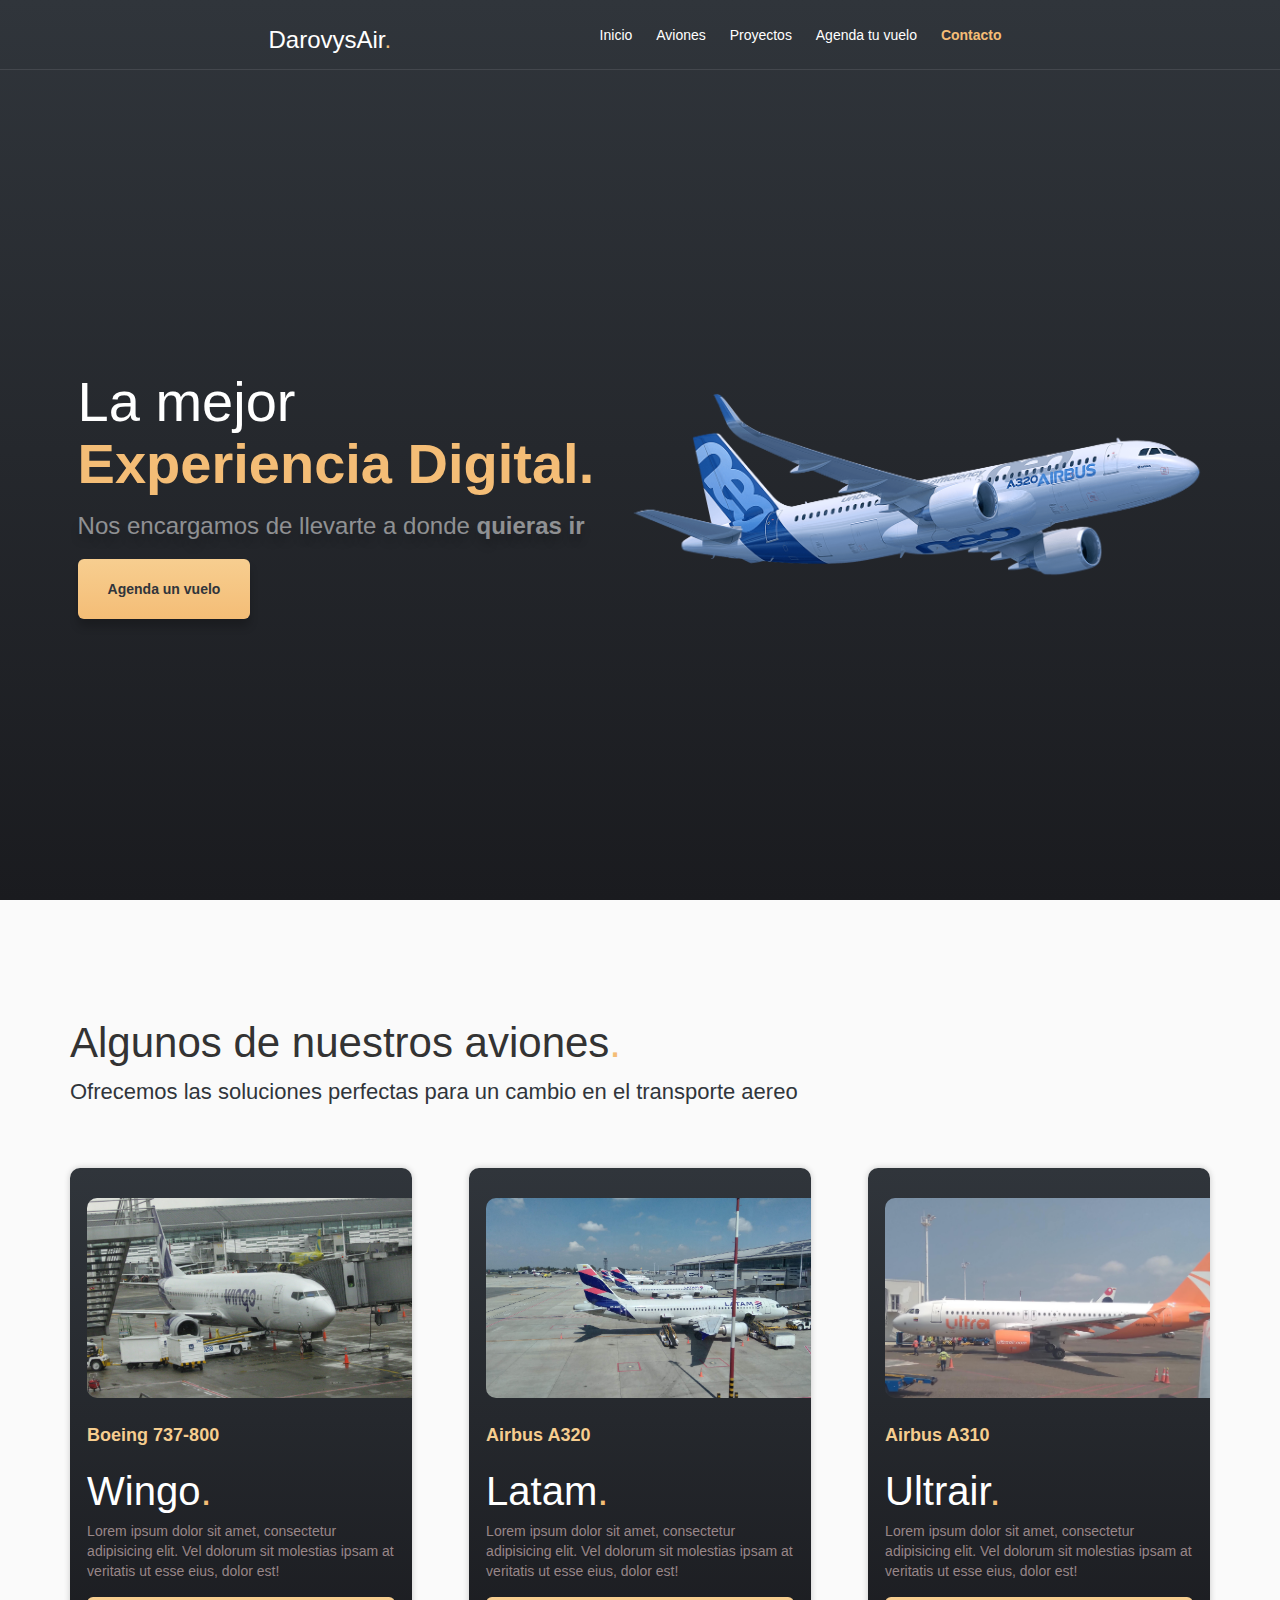
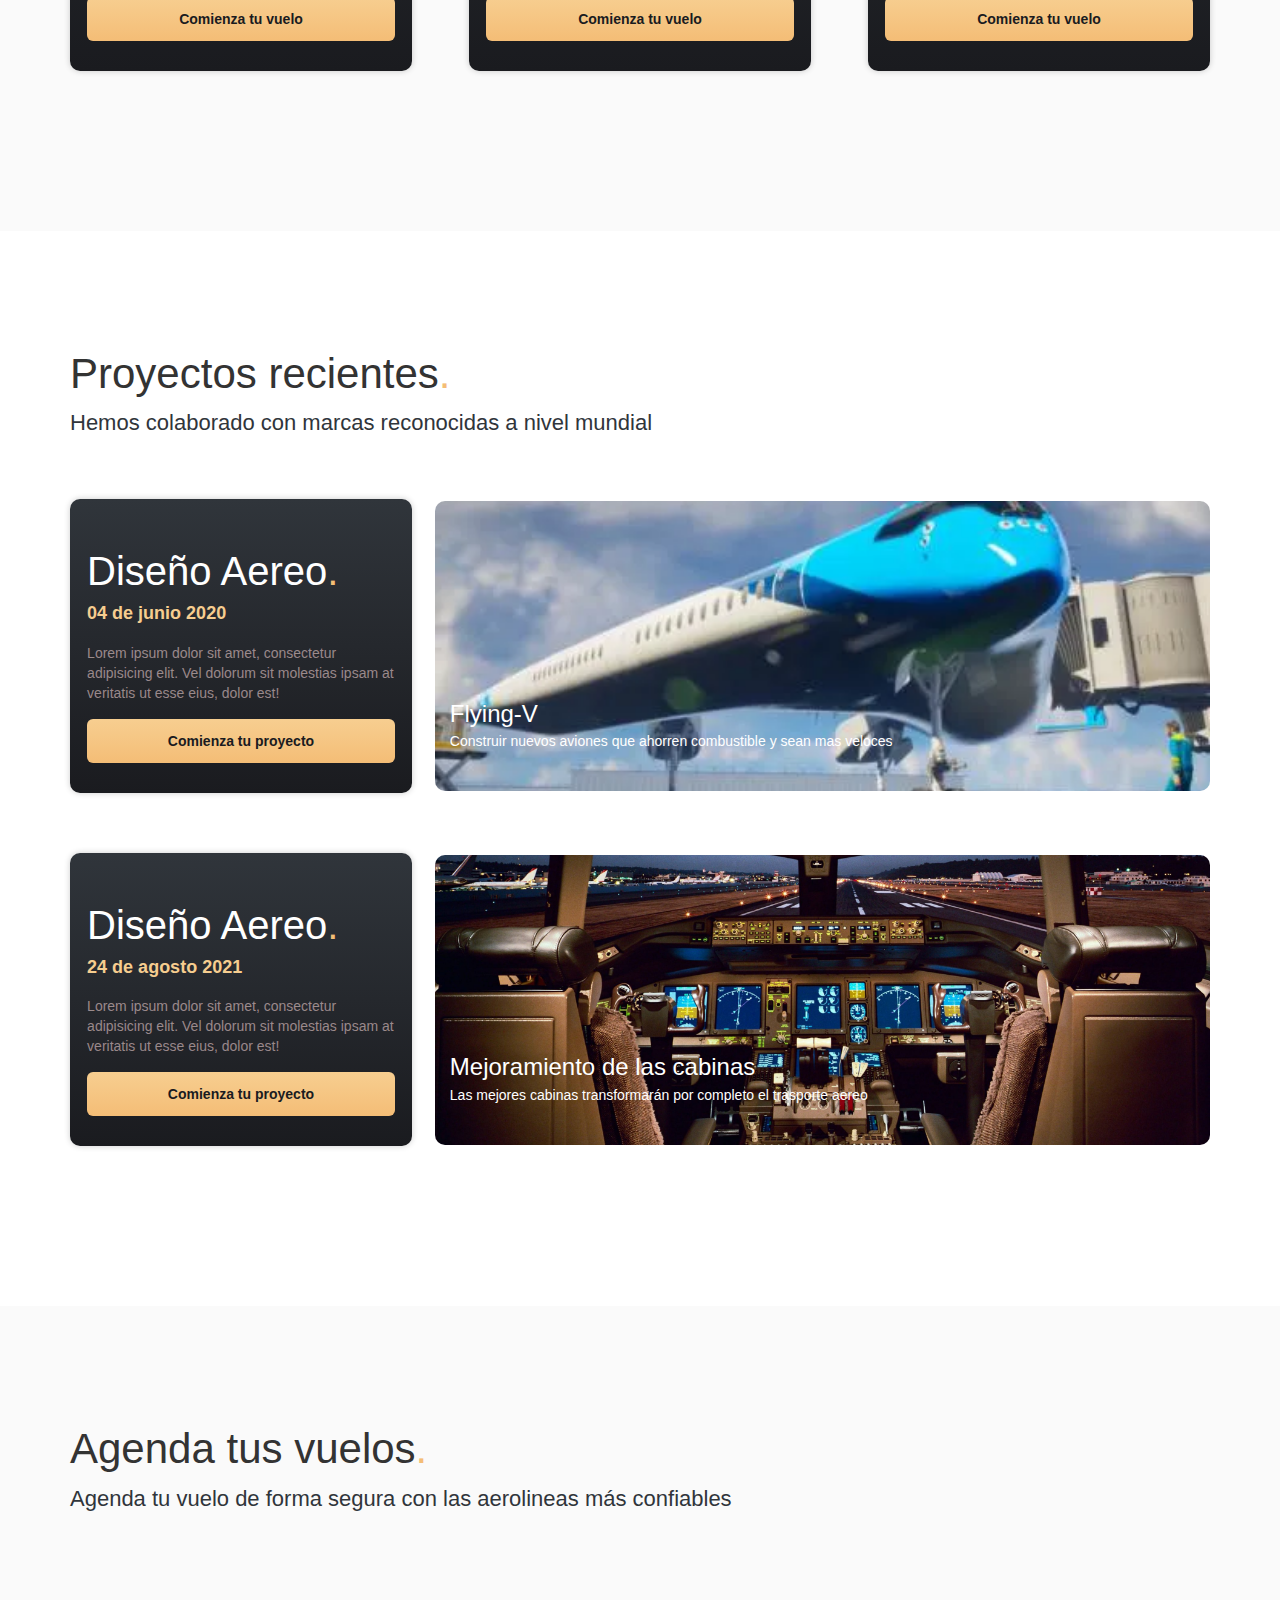
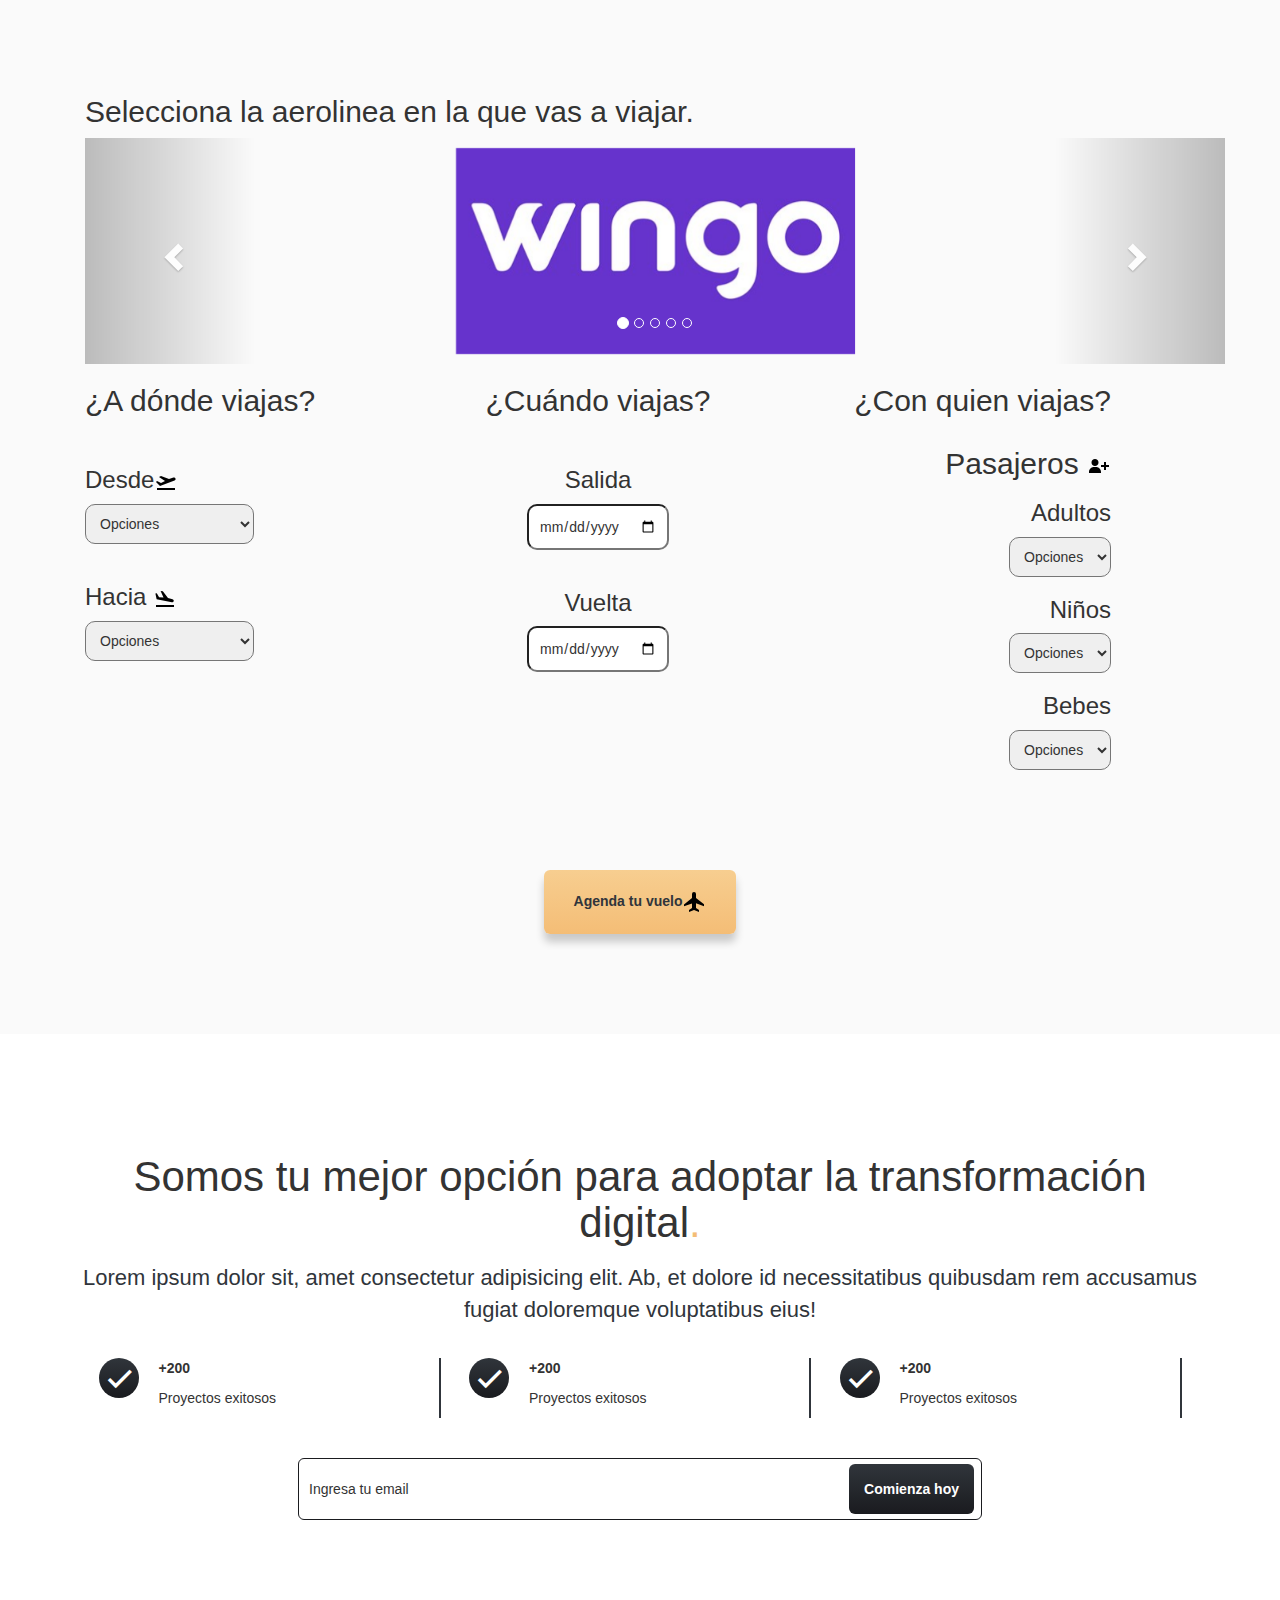
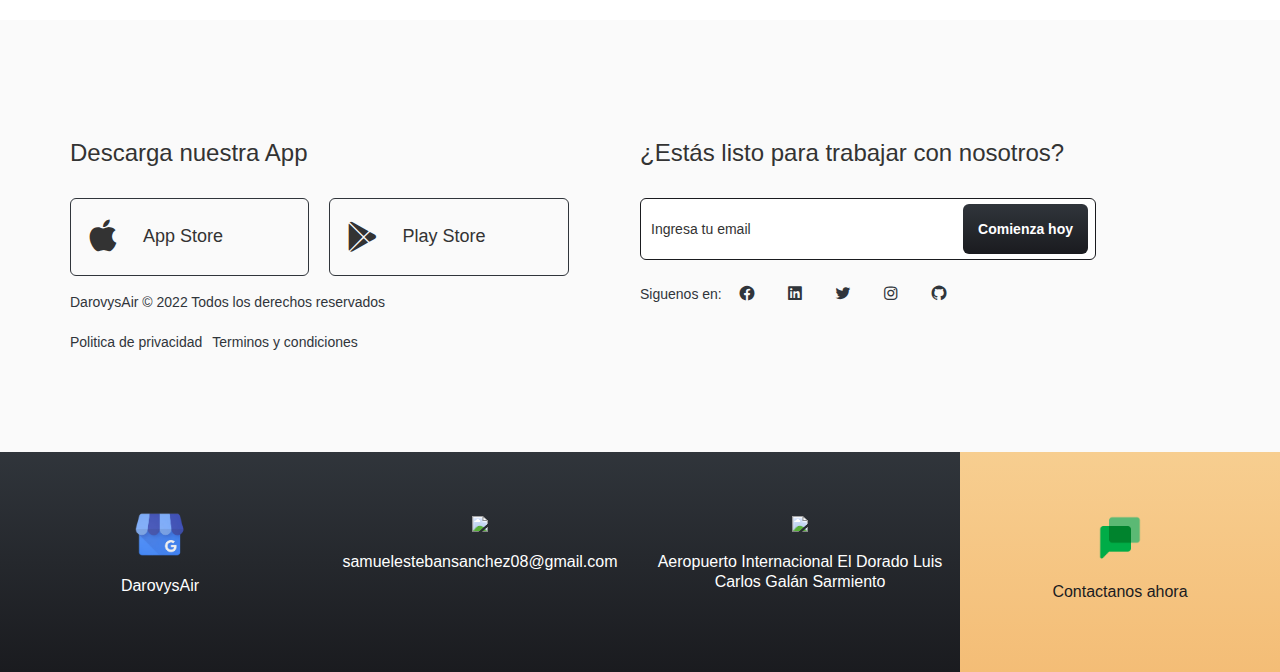
==== commit c05015f7: "Arreglos por hay" ====
--- a/index.html
+++ b/index.html
@@ -20,10 +20,10 @@
                 </div>
                 <div class="links">
                     <a href="#" class="link">Inicio</a>
-                    <a href="#" class="link">Servicios</a>
-                    <a href="#" class="link">Proyectos</a>
-                    <a href="#" class="link">Clientes</a>
-                    <a href="#" class="link link--active">Contacto</a>
+                    <a href="#aviones" class="link">Aviones</a>
+                    <a href="#proyectos" class="link">Proyectos</a>
+                    <a href="#vuelos" class="link">Agenda tu vuelo</a>
+                    <a href="#contacto" class="link link--active">Contacto</a>
                 </div>
             </div>
         </nav>
@@ -40,7 +40,7 @@
     </header>
 
     <main>
-        <section class="services">
+        <section class="services" id="aviones">
             <div class="container">
                 <h2 class="subtitle">Algunos de nuestros aviones<span class="point">.</span></h2>
                 <p class="copy__section">Ofrecemos las soluciones perfectas para un cambio en el transporte aereo</p>
@@ -65,7 +65,7 @@
                         </div>
                     </div>
                     <div class="card">
-                        <img src="img/UltraA.jpg" class="card__img">
+                        <img src="img/AviancaA2.jpg" class="card__img">
                         <div class="cards__text">
                             <p class="card__list">Airbus A310</p>
                             <h3 class="card__title">Ultrair<span class="point">.</span></h3>
@@ -76,7 +76,7 @@
                 </article>
             </div>
         </section>
-        <section class="projects container">
+        <section class="projects container" id="proyectos">
             <h2 class="subtitle">Proyectos recientes<span class="point">.</span></h2>
             <p class="copy__section">Hemos colaborado con marcas reconocidas a nivel mundial</p>
             <article class="container-bg">
@@ -115,10 +115,10 @@
         <section id="vuelos" class="testimony">
             <div class="container">
                 <h2 class="subtitle">Agenda tus vuelos<span class="point">.</span></h2>
-                <p class="copy__section">Agenda tu velo de forma segura con las aereolineas mas confiables</p>
+                <p class="copy__section">Agenda tu vuelo de forma segura con las aerolineas más confiables</p>
 
                 <div class="container">
-                    <h2 class="titleP">Selecciona la areeolinea en la que vas a viajar.</h2>
+                    <h2 class="titleP">Selecciona la aerolinea en la que vas a viajar.</h2>
                     <div id="myCarousel" class="carousel slide" data-ride="carousel">
                       <!-- Indicators -->
                       <ol class="carousel-indicators">
@@ -323,7 +323,7 @@
         </section>
     </main>
 
-    <footer class="footer">
+    <footer class="footer" id="contacto">
         <div class="container footer__caption">
             <section class="download">
                 <h3 class="title__footer">Descarga nuestra App</h3>
--- a/css/styles.css
+++ b/css/styles.css
@@ -667,7 +667,8 @@
     }
 
     .link{
-        padding: 7px 10px;
+        /* padding: 7px 10px; */
+        position: fixed;
     }
 
 
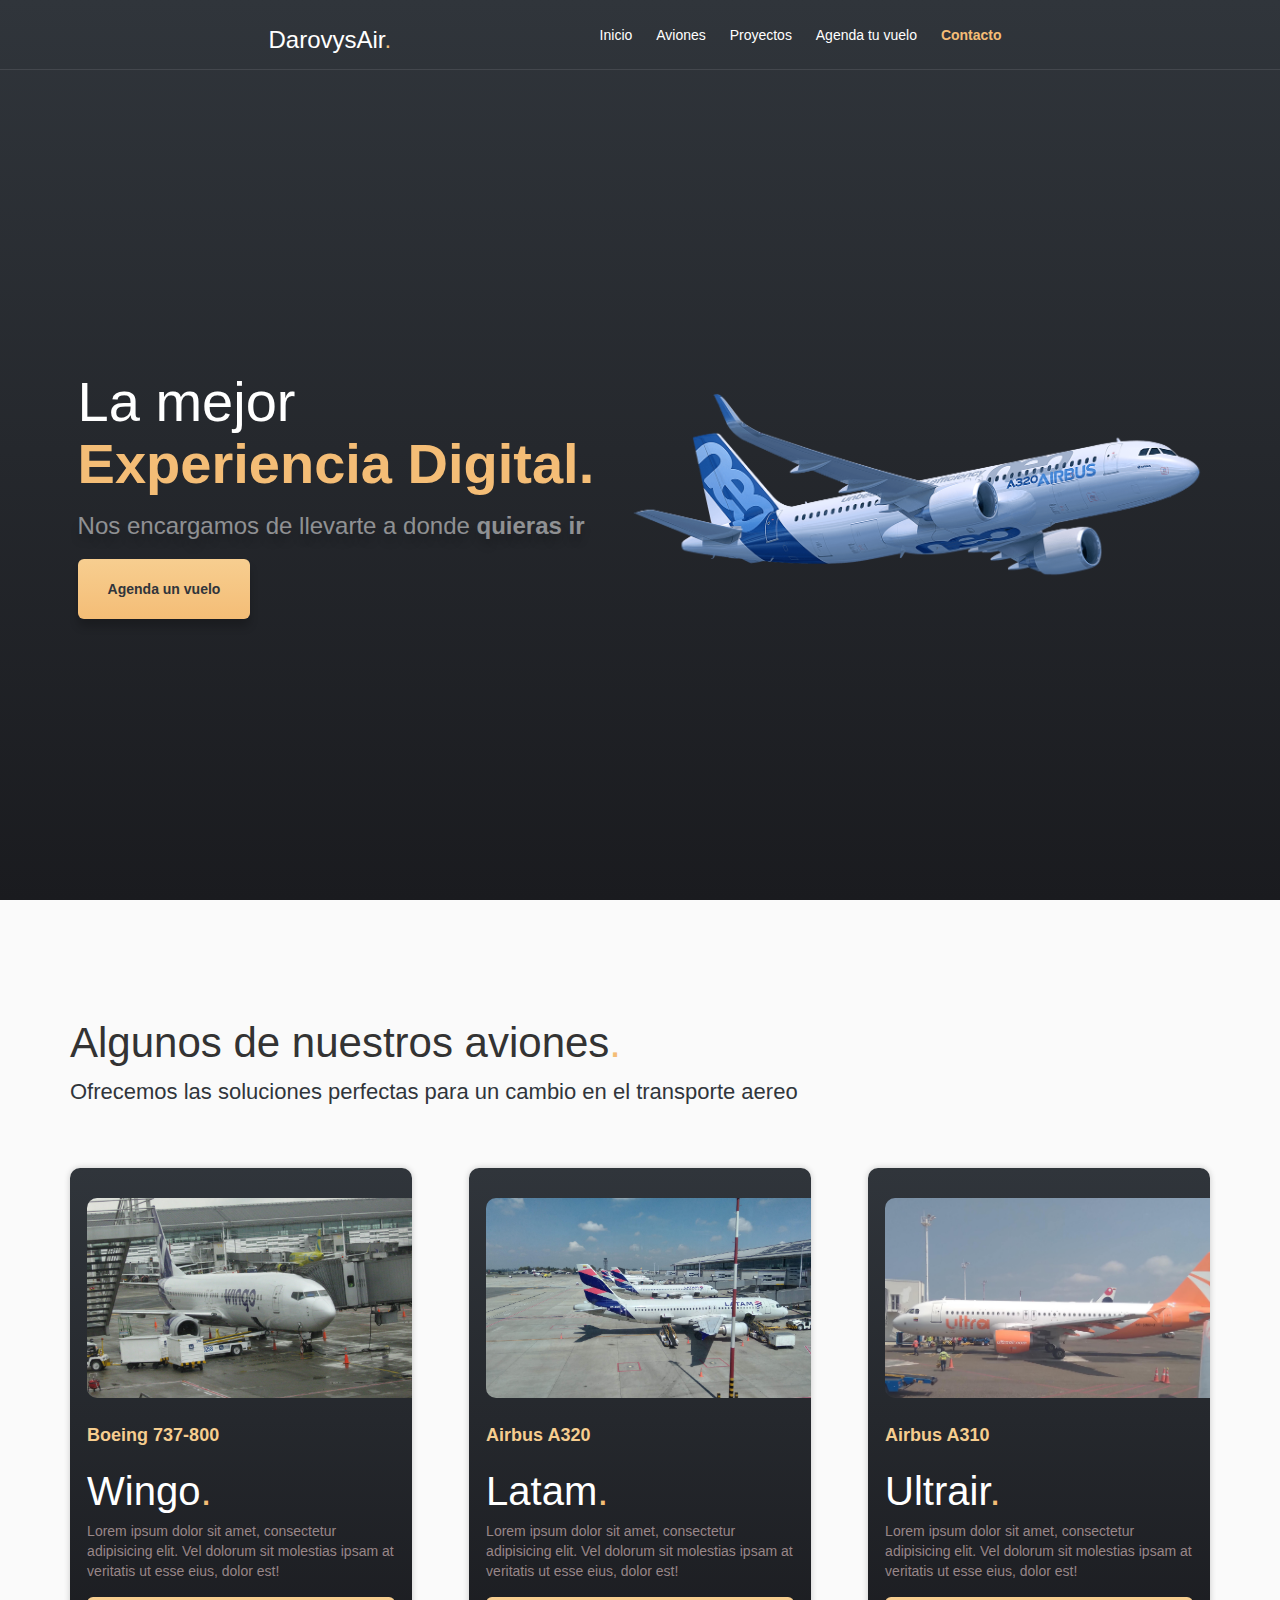
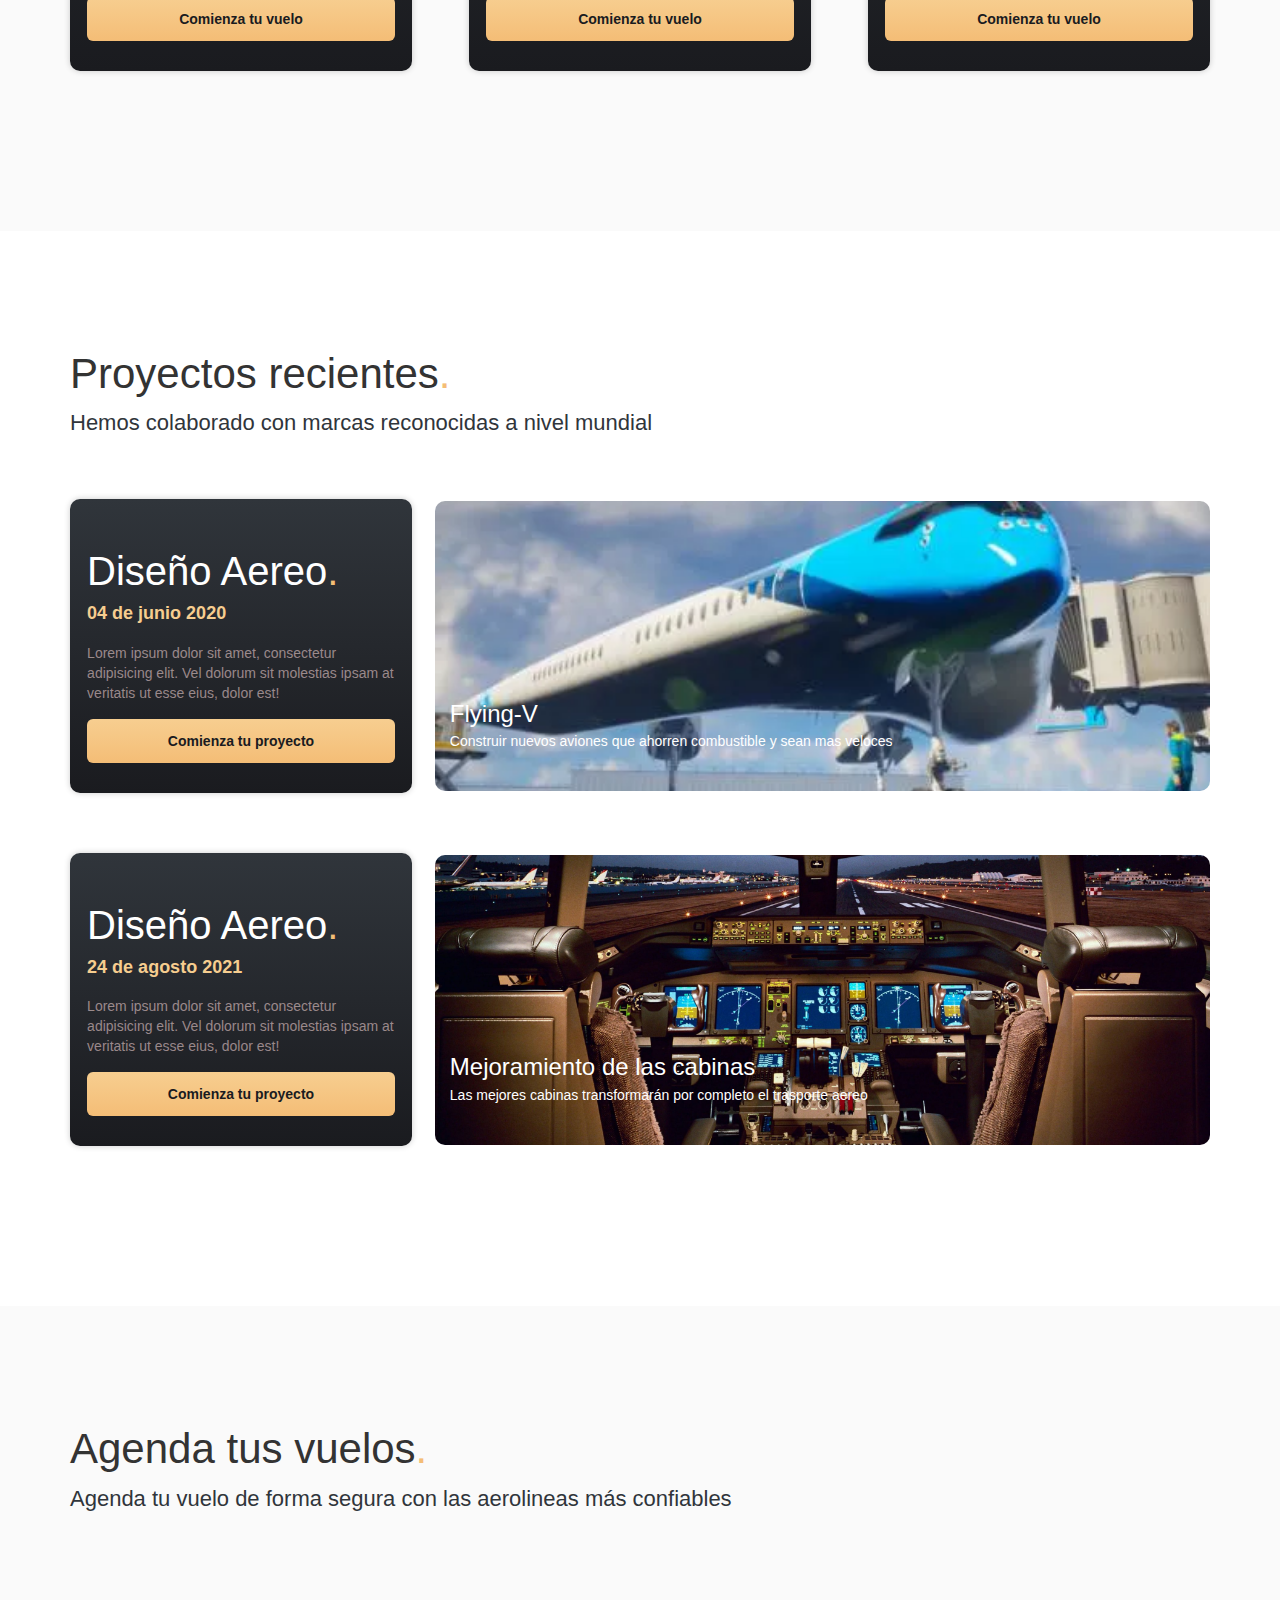
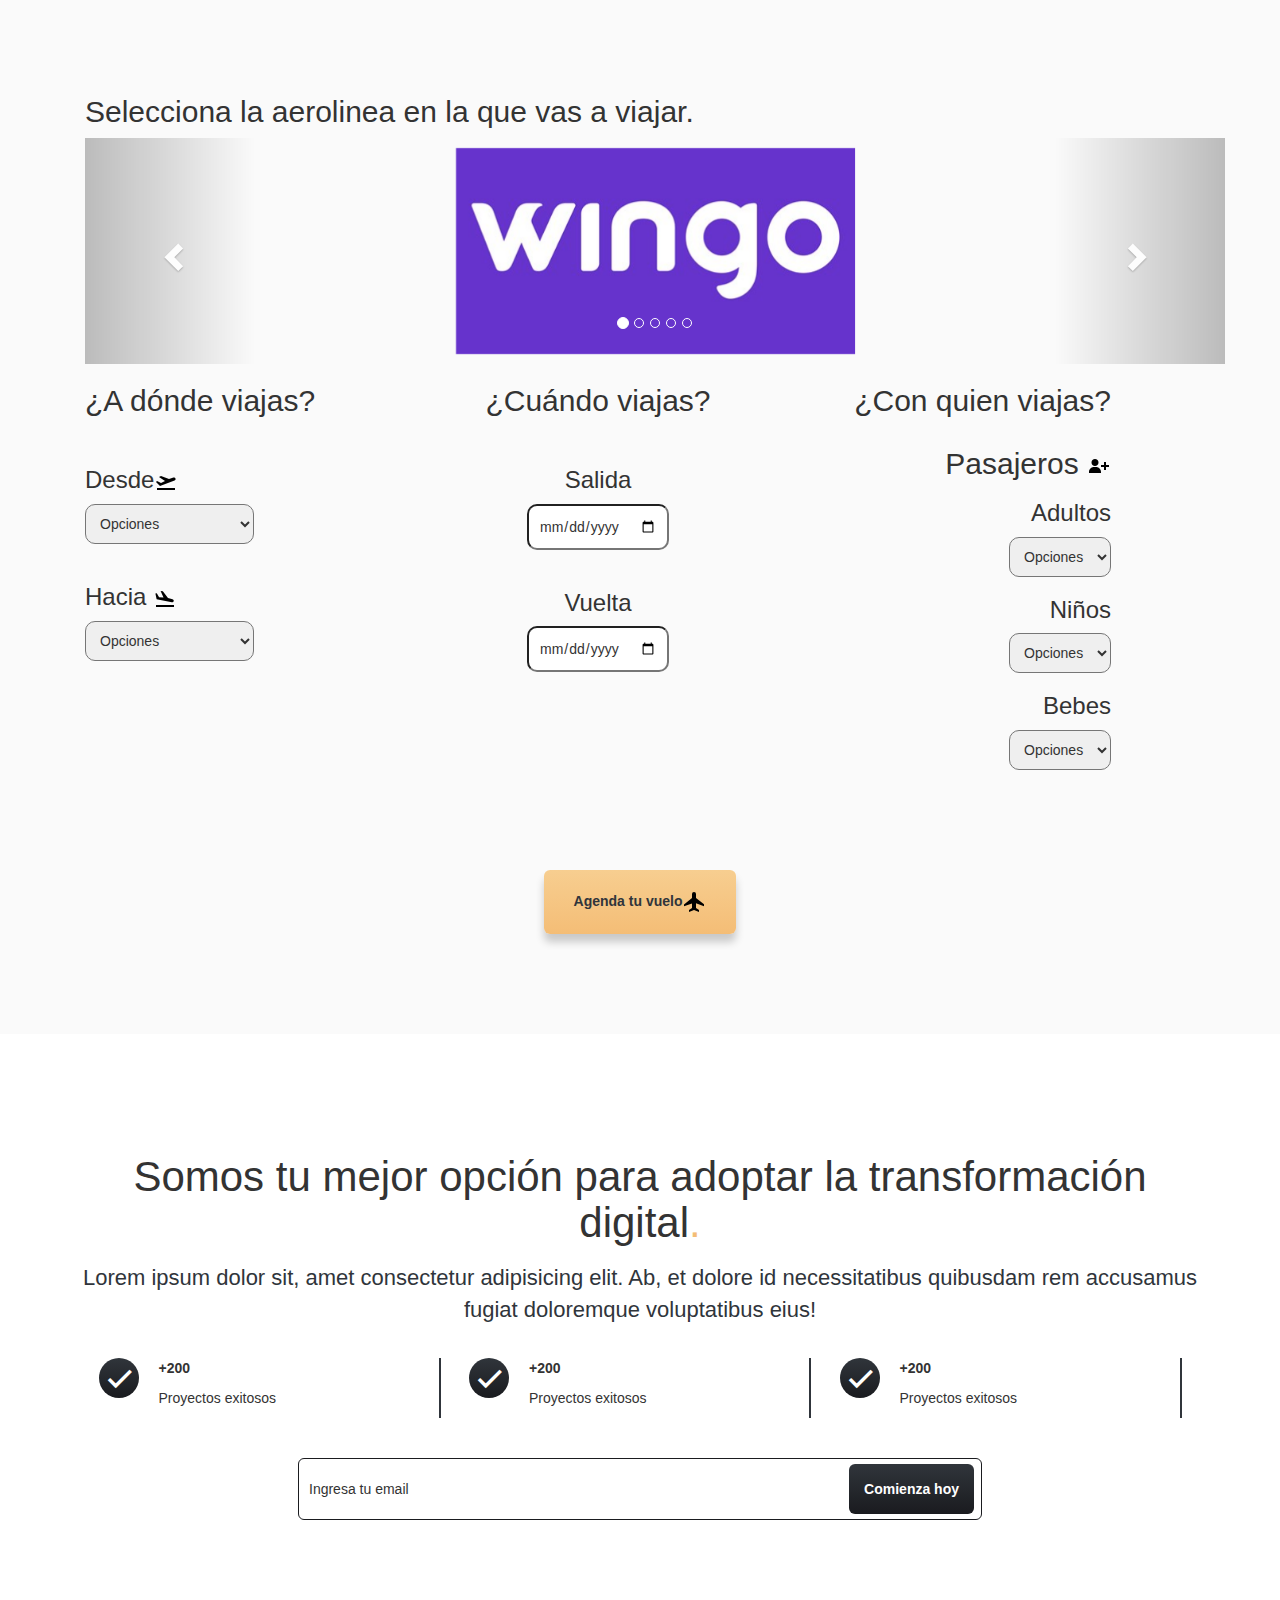
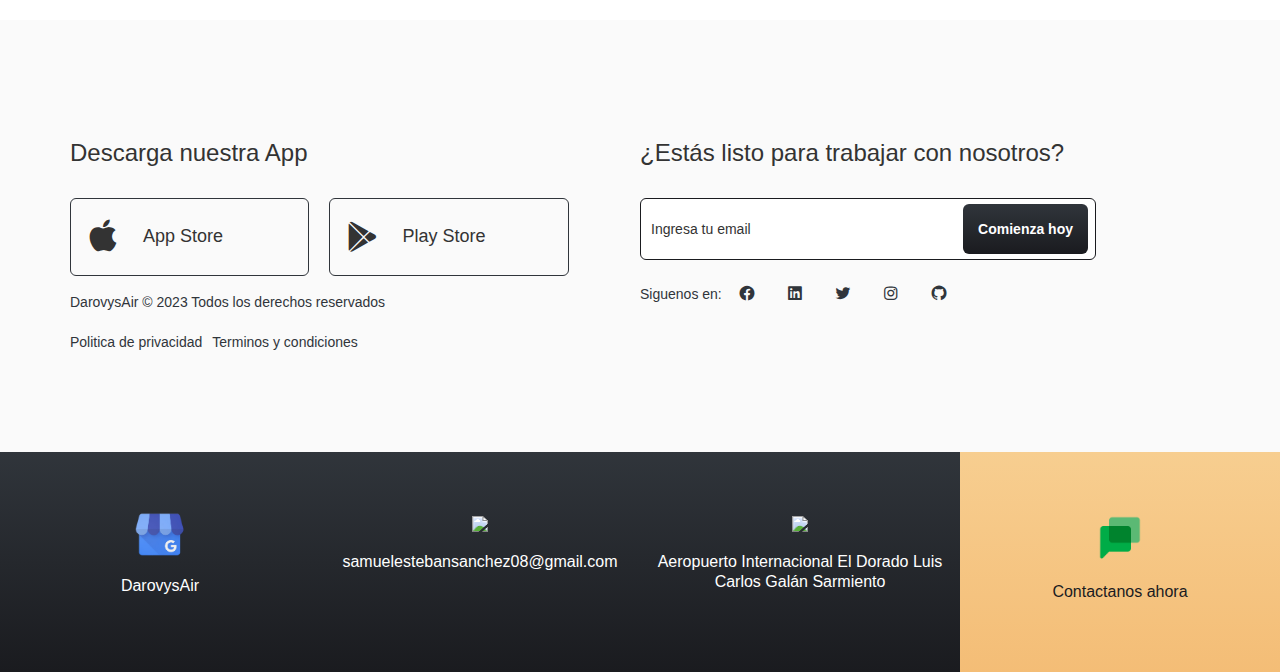
==== commit 0abe5560: "2022 => 2023 el copyrigth XD" ====
--- a/index.html
+++ b/index.html
@@ -338,7 +338,7 @@
                     </div>
                 </div>
                 <div class="footer__copy">
-                    <p class="copyright">DarovysAir &copy; 2022 Todos los derechos reservados</p>
+                    <p class="copyright">DarovysAir &copy; 2023 Todos los derechos reservados</p>
     
                     <a href="#" class="politica__privacidad politica__privacidad--margin">Politica de privacidad</a>
                     <a href="#" class="politica__privacidad ">Terminos y condiciones</a>
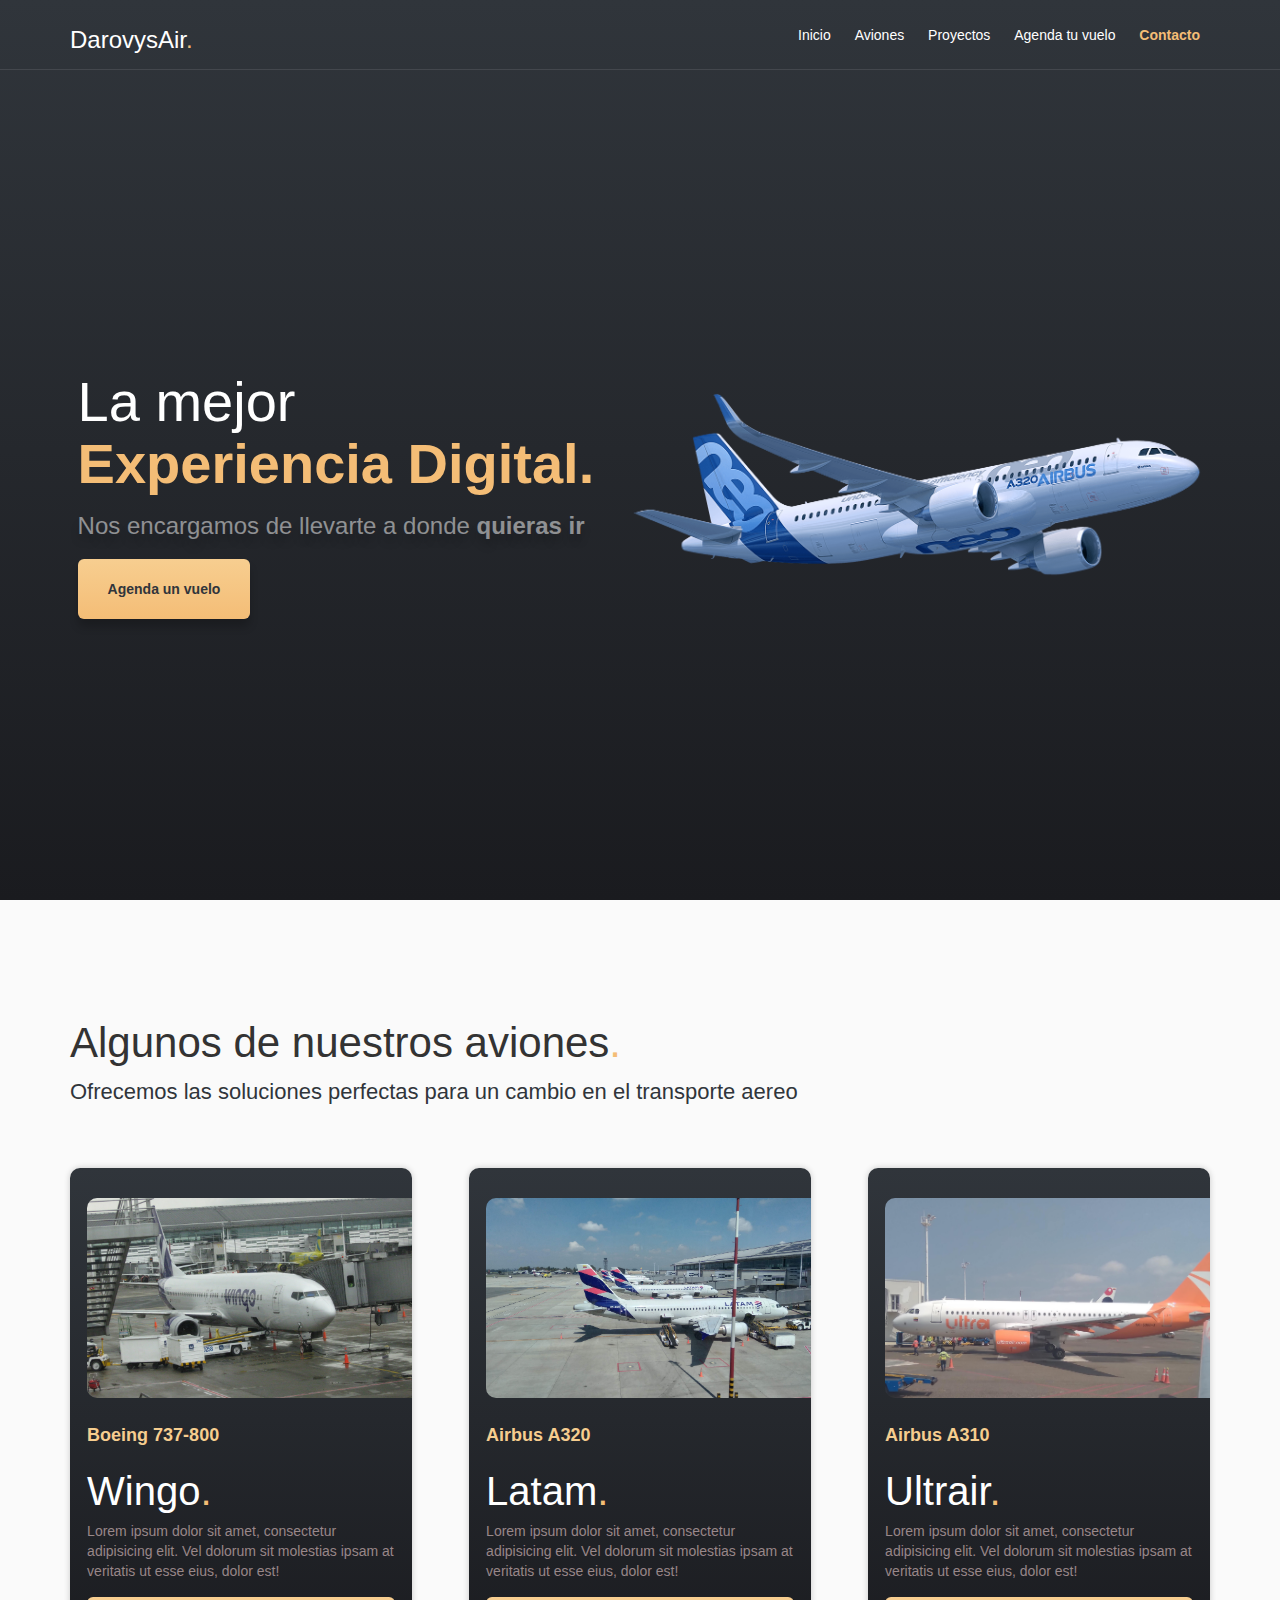
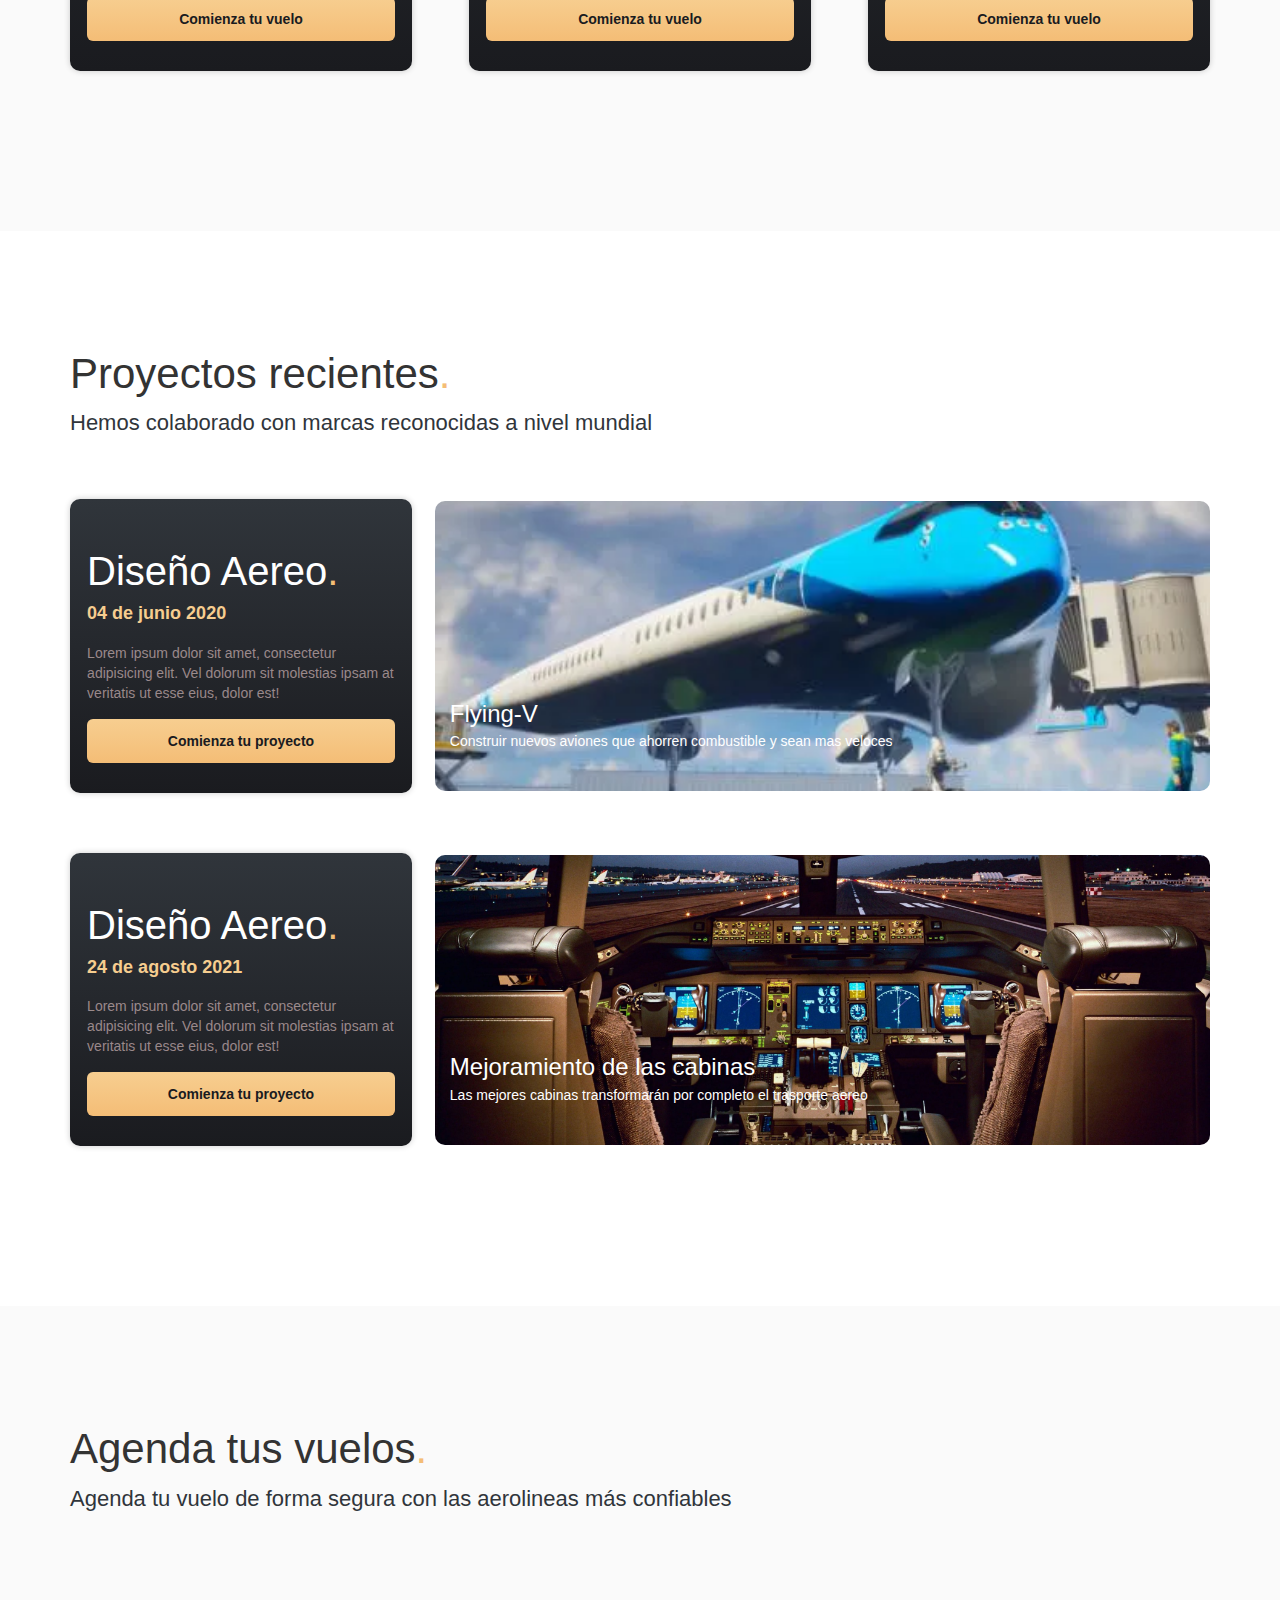
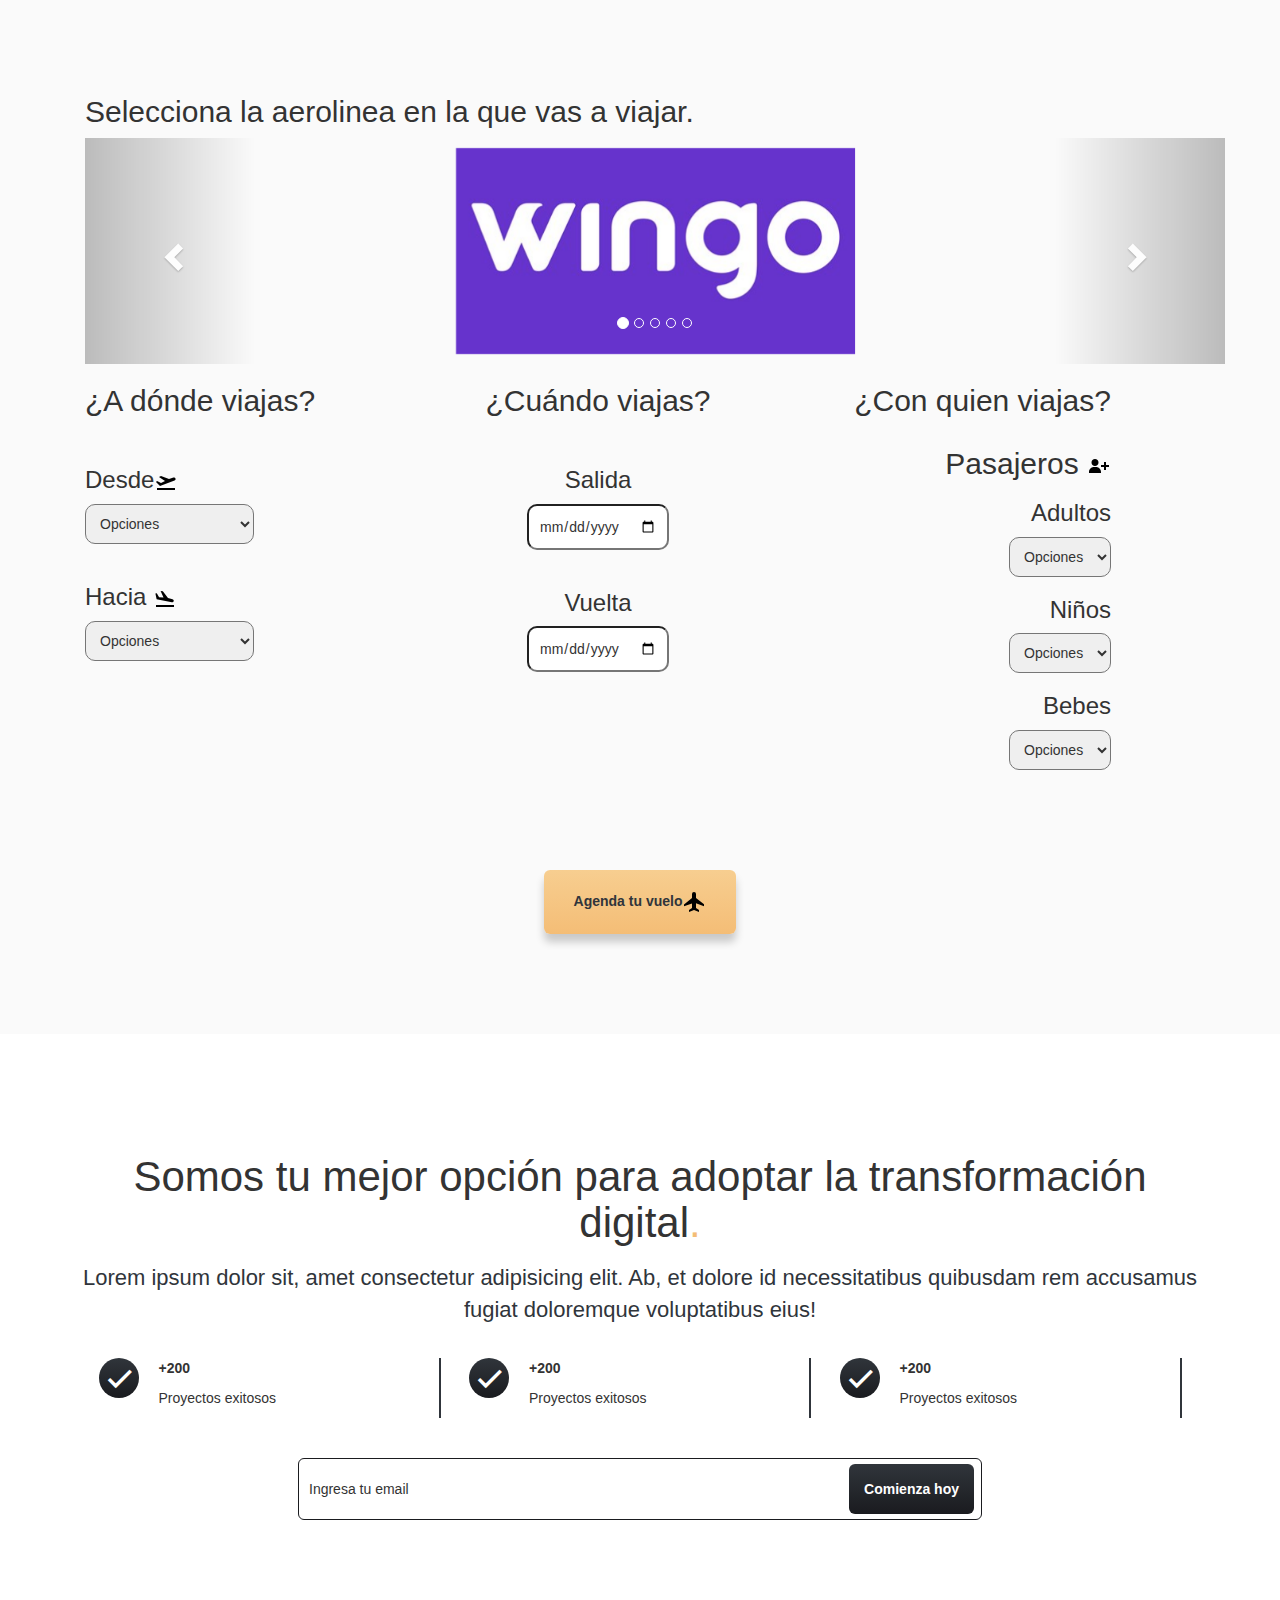
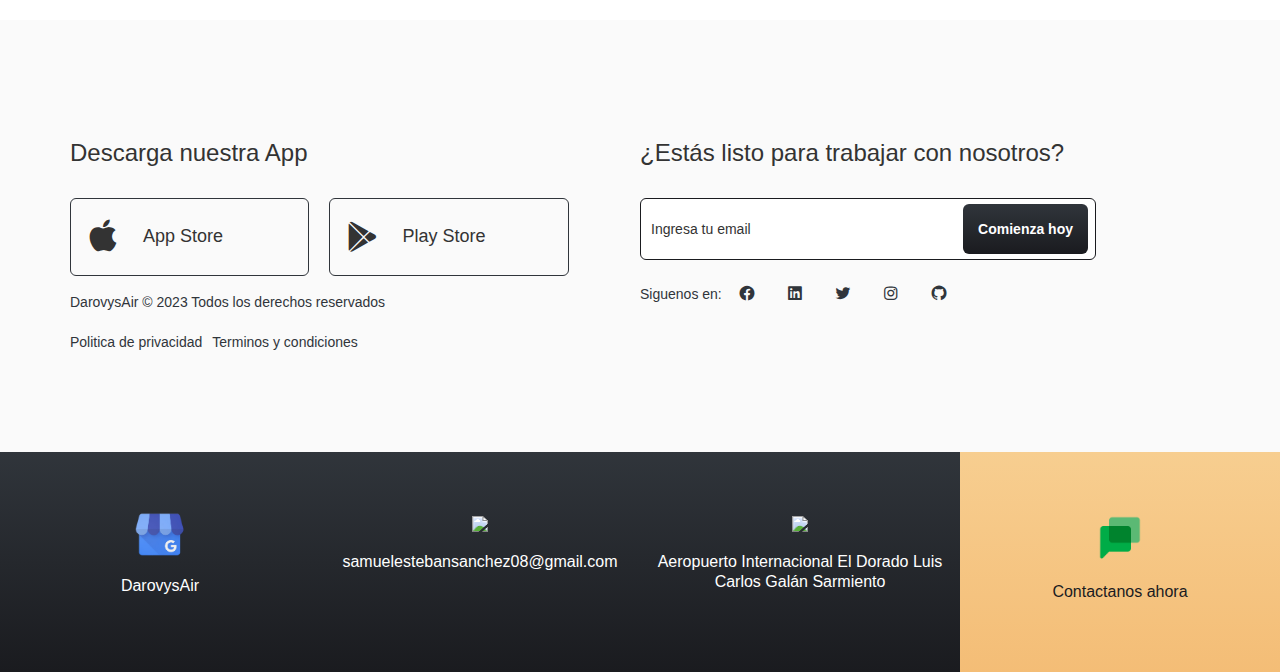
==== commit 7b03e638: "Update index.html" ====
--- a/index.html
+++ b/index.html
@@ -8,6 +8,7 @@
     <link href='https://cdn.jsdelivr.net/npm/boxicons@2.0.5/css/boxicons.min.css' rel='stylesheet'>
     <link rel="stylesheet" href="calendario-momentjs-javascript-master/css/calendar.css">
     <link rel="stylesheet" href="https://maxcdn.bootstrapcdn.com/bootstrap/3.4.1/css/bootstrap.min.css">
+    <link rel="icon" href="/img/logo2.jpg">
   <script src="https://ajax.googleapis.com/ajax/libs/jquery/3.5.1/jquery.min.js"></script>
   <script src="https://maxcdn.bootstrapcdn.com/bootstrap/3.4.1/js/bootstrap.min.js"></script>
 </head>
@@ -382,4 +383,4 @@
     </footer>
     <script src="main3.js"></script>
 </body>
-</html>+</html>
--- a/css/styles.css
+++ b/css/styles.css
@@ -49,7 +49,7 @@
 .nav__container{
     display: flex;
     align-items: center;
-    justify-content: space-between;
+    /* justify-content: space-between; */
     height: inherit;
     padding: 0;
 }
@@ -66,9 +66,22 @@
     padding: 10px;
 }
 
+.links {
+    margin-right: 0px;
+    margin-left: auto;
+}
+
+.link:hover{
+    color: inherit;
+}
+
 .link--active{
     color: var(--gold1);
     font-weight: 700;
+}
+
+.link--active:hover{
+    color: #f4bd76;
 }
 
 .point{
